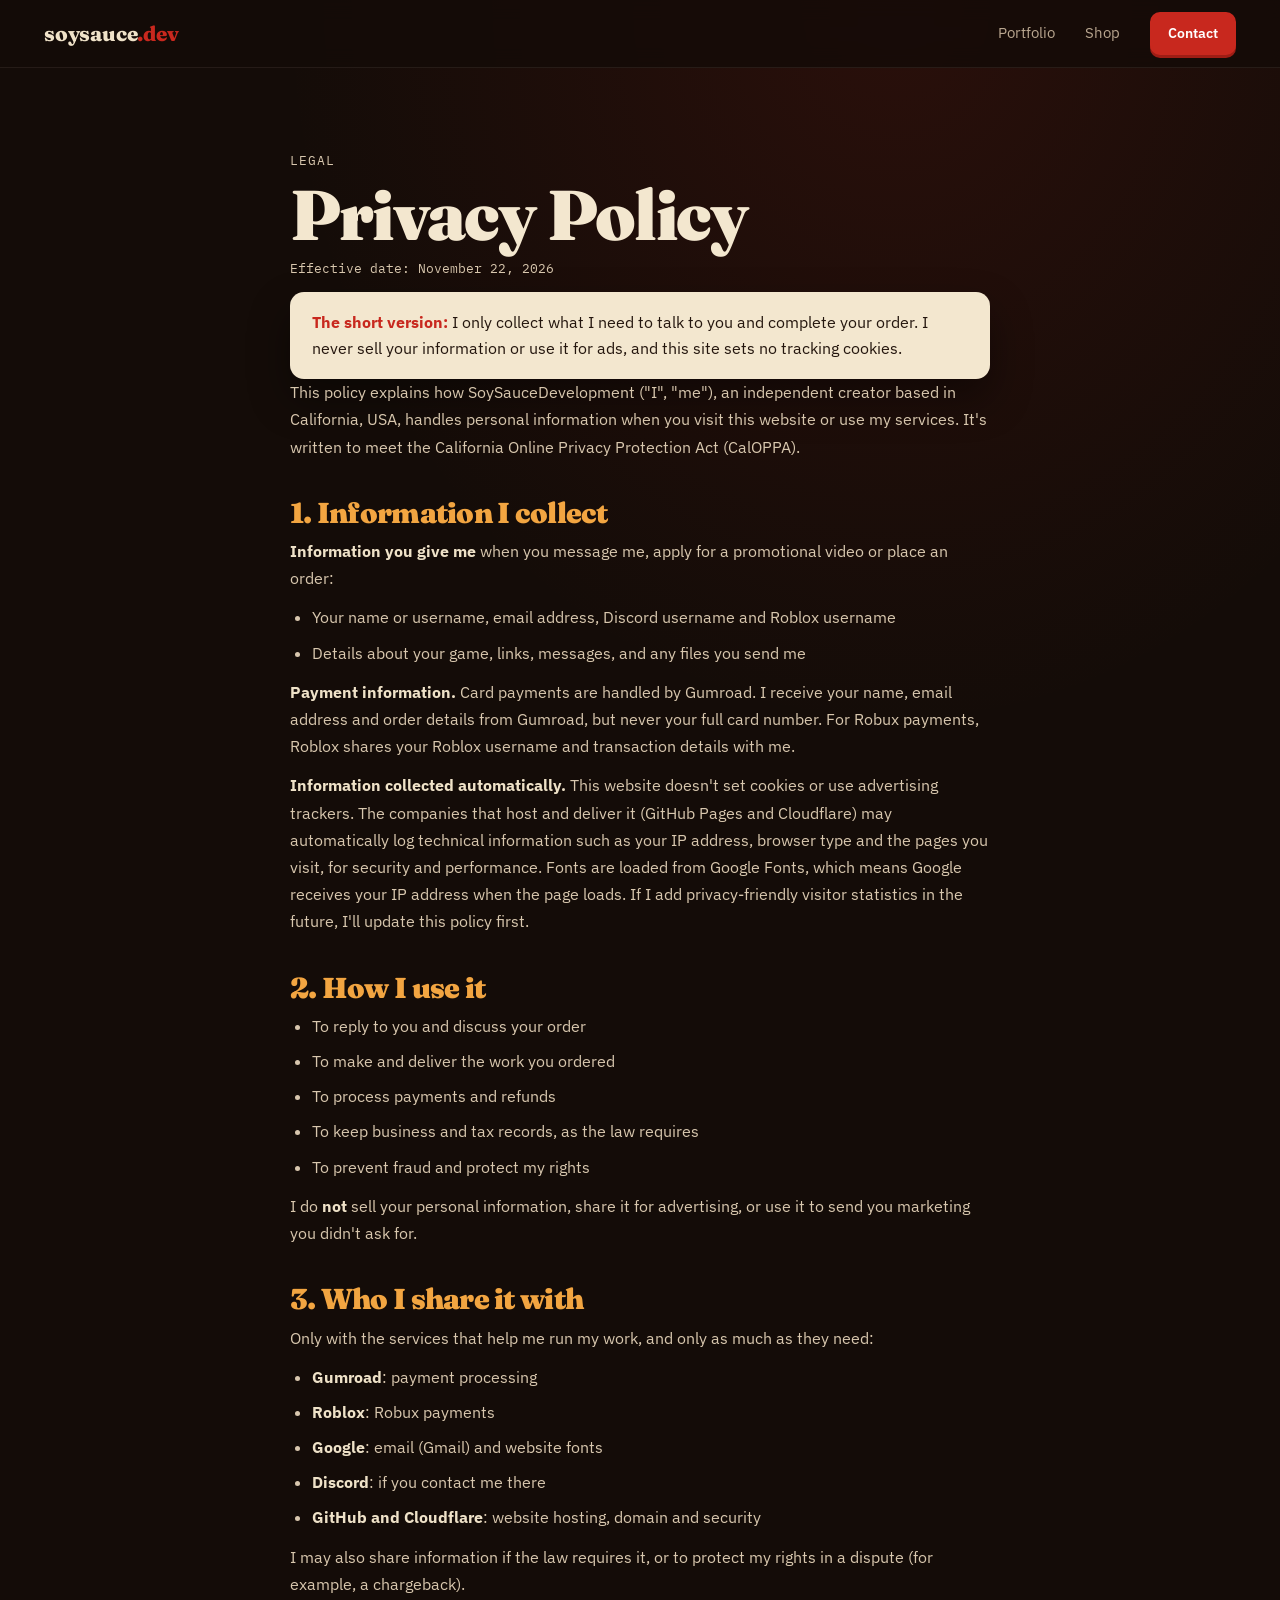
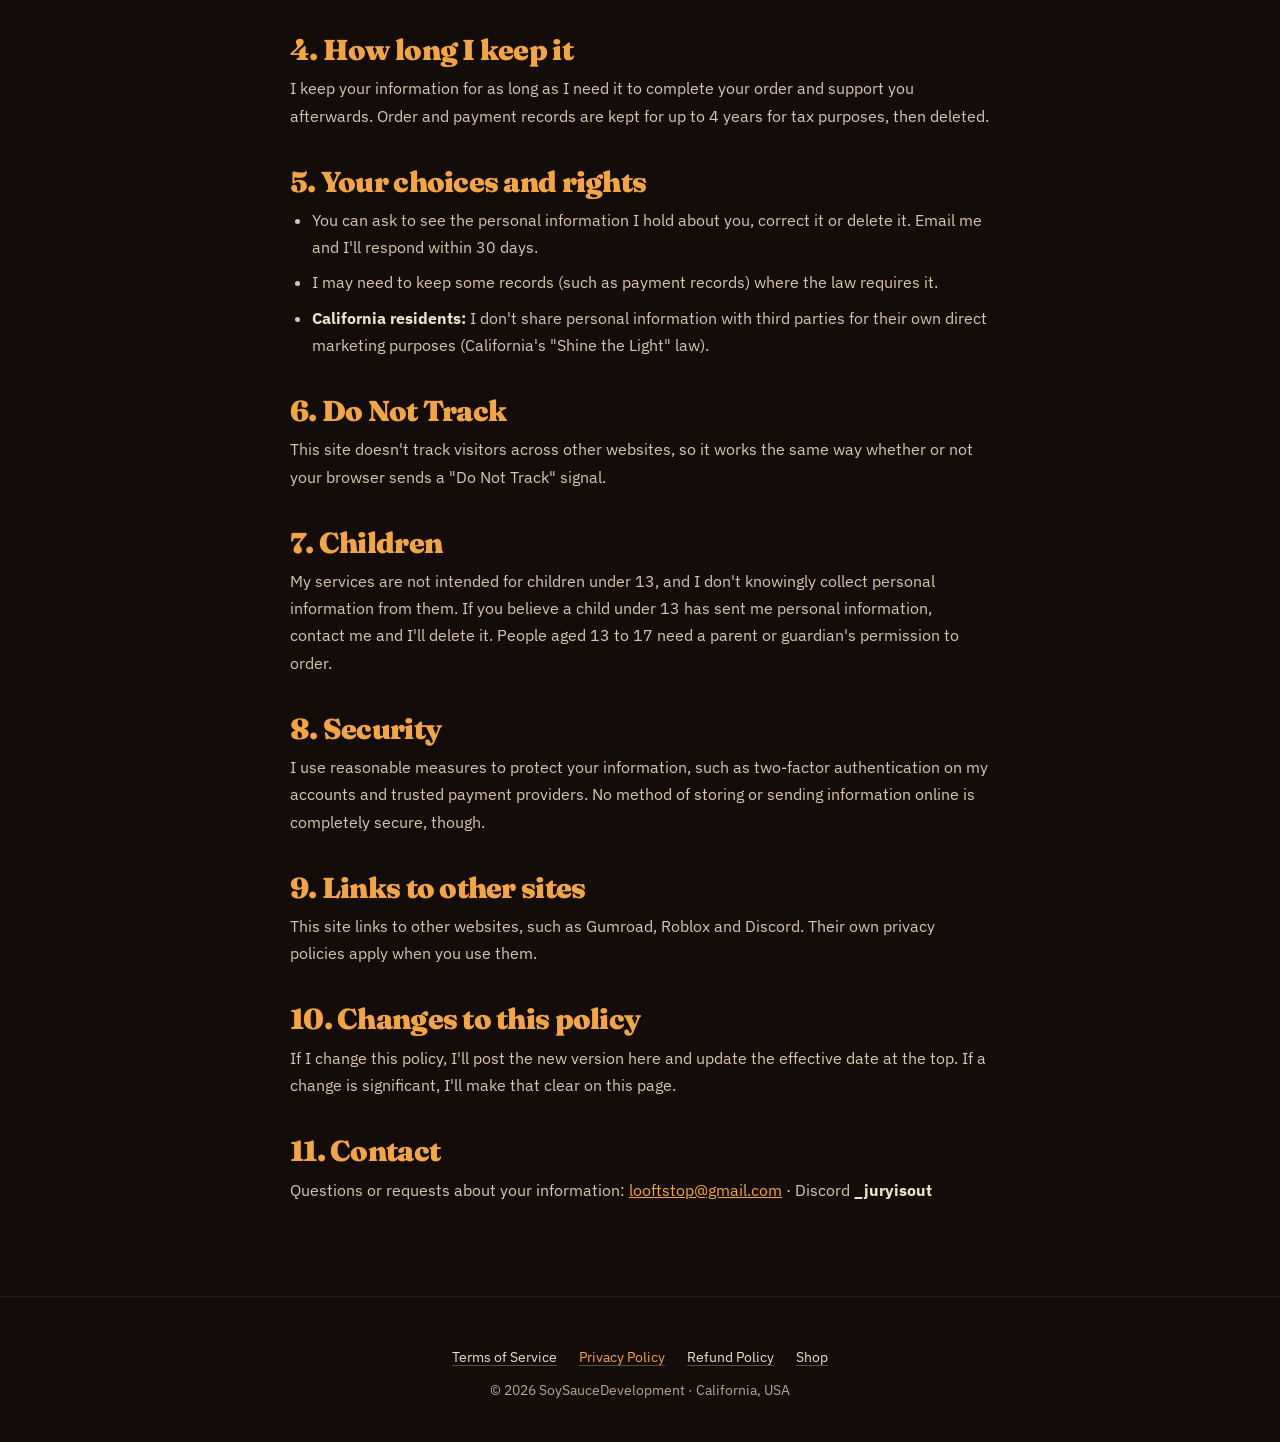
==== privacy.html @ 28dfdcae "Add shop page, terms, privacy and refund policies Co-Authored-By: Claude Opus 5.5 <noreply@anthropic" ====
<!doctype html>
<html lang="en">
<head>
  <meta charset="utf-8">
  <meta name="viewport" content="width=device-width, initial-scale=1">
  <title>Privacy Policy | SoySauceDevelopment</title>
  <meta name="description" content="How SoySauceDevelopment collects, uses and protects your information.">
  <meta name="theme-color" content="#140c08">
  <link rel="icon" href="data:image/svg+xml,<svg xmlns='http://www.w3.org/2000/svg' viewBox='0 0 100 100'><text y='.9em' font-size='90'>🍶</text></svg>">
  <link rel="preconnect" href="https://fonts.googleapis.com">
  <link rel="preconnect" href="https://fonts.gstatic.com" crossorigin>
  <link href="https://fonts.googleapis.com/css2?family=Fraunces:opsz,wght@9..144,800;9..144,900&family=IBM+Plex+Sans:wght@400;500;600&family=IBM+Plex+Mono:wght@500&display=swap" rel="stylesheet">
  <link rel="stylesheet" href="style.css">
</head>
<body class="subpage">
  <header class="nav solid">
    <a href="index.html" class="logo"><b>soysauce<span>.dev</span></b></a>
    <nav><a href="index.html">Portfolio</a><a href="shop.html">Shop</a><a href="shop.html#contact" class="btn small">Contact</a></nav>
  </header>

  <main class="doc">
    <p class="mono label">legal</p>
    <h1>Privacy Policy</h1>
    <p class="doc-date mono">Effective date: November 22, 2026</p>

    <div class="doc-summary">
      <b>The short version:</b> I only collect what I need to talk to you and complete your order. I never sell your information or use it for ads, and this site sets no tracking cookies.
    </div>

    <p>This policy explains how SoySauceDevelopment ("I", "me"), an independent creator based in California, USA, handles personal information when you visit this website or use my services. It's written to meet the California Online Privacy Protection Act (CalOPPA).</p>

    <h2>1. Information I collect</h2>
    <p><b>Information you give me</b> when you message me, apply for a promotional video or place an order:</p>
    <ul>
      <li>Your name or username, email address, Discord username and Roblox username</li>
      <li>Details about your game, links, messages, and any files you send me</li>
    </ul>
    <p><b>Payment information.</b> Card payments are handled by Gumroad. I receive your name, email address and order details from Gumroad, but never your full card number. For Robux payments, Roblox shares your Roblox username and transaction details with me.</p>
    <p><b>Information collected automatically.</b> This website doesn't set cookies or use advertising trackers. The companies that host and deliver it (GitHub Pages and Cloudflare) may automatically log technical information such as your IP address, browser type and the pages you visit, for security and performance. Fonts are loaded from Google Fonts, which means Google receives your IP address when the page loads. If I add privacy-friendly visitor statistics in the future, I'll update this policy first.</p>

    <h2>2. How I use it</h2>
    <ul>
      <li>To reply to you and discuss your order</li>
      <li>To make and deliver the work you ordered</li>
      <li>To process payments and refunds</li>
      <li>To keep business and tax records, as the law requires</li>
      <li>To prevent fraud and protect my rights</li>
    </ul>
    <p>I do <b>not</b> sell your personal information, share it for advertising, or use it to send you marketing you didn't ask for.</p>

    <h2>3. Who I share it with</h2>
    <p>Only with the services that help me run my work, and only as much as they need:</p>
    <ul>
      <li><b>Gumroad</b>: payment processing</li>
      <li><b>Roblox</b>: Robux payments</li>
      <li><b>Google</b>: email (Gmail) and website fonts</li>
      <li><b>Discord</b>: if you contact me there</li>
      <li><b>GitHub and Cloudflare</b>: website hosting, domain and security</li>
    </ul>
    <p>I may also share information if the law requires it, or to protect my rights in a dispute (for example, a chargeback).</p>

    <h2>4. How long I keep it</h2>
    <p>I keep your information for as long as I need it to complete your order and support you afterwards. Order and payment records are kept for up to 4 years for tax purposes, then deleted.</p>

    <h2>5. Your choices and rights</h2>
    <ul>
      <li>You can ask to see the personal information I hold about you, correct it or delete it. Email me and I'll respond within 30 days.</li>
      <li>I may need to keep some records (such as payment records) where the law requires it.</li>
      <li><b>California residents:</b> I don't share personal information with third parties for their own direct marketing purposes (California's "Shine the Light" law).</li>
    </ul>

    <h2>6. Do Not Track</h2>
    <p>This site doesn't track visitors across other websites, so it works the same way whether or not your browser sends a "Do Not Track" signal.</p>

    <h2>7. Children</h2>
    <p>My services are not intended for children under 13, and I don't knowingly collect personal information from them. If you believe a child under 13 has sent me personal information, contact me and I'll delete it. People aged 13 to 17 need a parent or guardian's permission to order.</p>

    <h2>8. Security</h2>
    <p>I use reasonable measures to protect your information, such as two-factor authentication on my accounts and trusted payment providers. No method of storing or sending information online is completely secure, though.</p>

    <h2>9. Links to other sites</h2>
    <p>This site links to other websites, such as Gumroad, Roblox and Discord. Their own privacy policies apply when you use them.</p>

    <h2>10. Changes to this policy</h2>
    <p>If I change this policy, I'll post the new version here and update the effective date at the top. If a change is significant, I'll make that clear on this page.</p>

    <h2>11. Contact</h2>
    <p>Questions or requests about your information: <a href="mailto:looftstop@gmail.com">looftstop@gmail.com</a> · Discord <b>_juryisout</b></p>
  </main>

  <footer class="sub-foot">
    <nav class="legal-links" aria-label="Legal">
      <a href="terms.html">Terms of Service</a><a href="privacy.html" aria-current="page">Privacy Policy</a><a href="refunds.html">Refund Policy</a><a href="shop.html">Shop</a>
    </nav>
    <p>© 2026 SoySauceDevelopment · California, USA</p>
  </footer>
</body>
</html>
---- style.css ----
:root{
  --night:#140c08; --night2:#1d120c; --soy:#2a1207; --soy-hi:#8a4a22;
  --cream:#efe2c8; --paper:#f3e7cf; --ink:#24160e; --muted:#b9a68f;
  --red:#c8281e; --red-dk:#9e1d15; --amber:#f2a541; --wood:#5e3c22; --wood-dk:#3d2614;
  --display:'Fraunces',Georgia,serif; --body:'IBM Plex Sans',system-ui,sans-serif;
  --hand:'Patrick Hand','Comic Sans MS',cursive; --mono:'IBM Plex Mono',ui-monospace,monospace;
}
*{box-sizing:border-box;margin:0;padding:0}
html{scroll-behavior:smooth}
body{position:relative;font-family:var(--body);background:var(--night);color:var(--cream);line-height:1.6;overflow-x:hidden}
a{color:inherit;text-decoration:none}
button{font:inherit}
.mono{font-family:var(--mono)}
.hand{font-family:var(--hand)}
.wrap{position:relative;z-index:2;max-width:1160px;margin:0 auto;padding:0 clamp(20px,5vw,40px)}
section{position:relative}

/* texture + vignette over everything */
.grain{position:fixed;inset:-50%;z-index:50;pointer-events:none;opacity:.07;
  background-image:url("data:image/svg+xml,%3Csvg xmlns='http://www.w3.org/2000/svg' width='160' height='160'%3E%3Cfilter id='n'%3E%3CfeTurbulence type='fractalNoise' baseFrequency='.9' numOctaves='3' stitchTiles='stitch'/%3E%3C/filter%3E%3Crect width='100%25' height='100%25' filter='url(%23n)'/%3E%3C/svg%3E");
  animation:grain 1s steps(4) infinite}
@keyframes grain{25%{transform:translate(-3%,2%)}50%{transform:translate(2%,-3%)}75%{transform:translate(-2%,-1%)}}
.vignette{position:fixed;inset:0;z-index:49;pointer-events:none;background:radial-gradient(ellipse at center,transparent 55%,rgba(0,0,0,.45))}

/* ---------- the pour ---------- */
#pour{position:absolute;left:0;top:0;z-index:1;pointer-events:none;overflow:visible}
#pour path.soy-line,#track{fill:none;stroke-linecap:round;stroke-linejoin:round}
#track{stroke:var(--cream);stroke-opacity:.16;stroke-width:2;stroke-dasharray:1 13}
#soyShadow{stroke:#000;stroke-opacity:.35;stroke-width:18;transform:translate(7px,10px)}
#soyEdge{stroke:#8a3f17;stroke-width:18}
#soy{stroke:#1f0b04;stroke-width:12}
#soyHi{stroke:#d9935a;stroke-width:2.6;stroke-opacity:.85;transform:translate(-3.5px,0)}
#soyHi2{stroke:#fff;stroke-width:1;stroke-opacity:.45;transform:translate(-4px,-1px)}
#glints ellipse{fill:#ffe3c2}
#drops circle{fill:url(#dropShade);stroke:#8a3f17;stroke-width:1.2}
#tip{opacity:0;transition:opacity .3s}
#tip .drop{fill:url(#dropShade);stroke:#8a3f17;stroke-width:2.5;filter:url(#tipGlow)}
#tip .shine{fill:#fff;opacity:.6}
#tip .shine2{fill:#fff;opacity:.4}

/* ---------- nav ---------- */
.nav{position:fixed;top:0;left:0;right:0;z-index:40;display:flex;justify-content:space-between;align-items:center;
  padding:12px clamp(16px,4vw,44px);transition:background .3s,border-color .3s;border-bottom:1px solid transparent}
.nav.solid{background:rgba(20,12,8,.82);backdrop-filter:blur(10px);border-color:rgba(239,226,200,.08)}
.logo{display:flex;align-items:center;gap:8px;font-family:var(--display);font-size:1.3rem;letter-spacing:-.01em}
.logo b{font-weight:800}
.logo svg{width:16px;height:27px}
.logo span{color:var(--red)}
.nav nav{display:flex;align-items:center;gap:clamp(14px,2.4vw,30px)}
.nav nav a:not(.btn){font-size:.92rem;color:var(--muted);transition:color .2s}
.nav nav a:not(.btn):hover{color:var(--cream)}

/* ---------- buttons: flat, no gradients ---------- */
.btn{display:inline-block;font-weight:600;font-size:1rem;padding:13px 26px;border-radius:10px;cursor:pointer;
  background:var(--cream);color:var(--ink);border:2px solid var(--cream);box-shadow:0 4px 0 #b9a68f;
  transition:transform .12s,box-shadow .12s,background .2s,border-color .2s}
.btn:hover{transform:translateY(-2px);box-shadow:0 6px 0 #b9a68f}
.btn:active{transform:translateY(3px);box-shadow:0 1px 0 #b9a68f}
.btn.red{background:var(--red);border-color:var(--red);color:#fff;box-shadow:0 4px 0 var(--red-dk)}
.btn.red:hover{box-shadow:0 6px 0 var(--red-dk)}
.btn.red:active{box-shadow:0 1px 0 var(--red-dk)}
.btn.ghost{background:transparent;color:var(--cream);border-color:rgba(239,226,200,.35);box-shadow:0 4px 0 rgba(0,0,0,.35)}
.btn.ghost:hover{border-color:var(--cream)}
.btn.small{padding:8px 16px;font-size:.88rem;background:var(--red);border-color:var(--red);color:#fff;box-shadow:0 3px 0 var(--red-dk)}
.btn.small:hover{box-shadow:0 5px 0 var(--red-dk)}
.cta{display:flex;flex-wrap:wrap;gap:14px;margin-top:30px}
.cta.center{justify-content:center}

/* ---------- headings ---------- */
h1,h2,h3{font-family:var(--display);font-weight:900;letter-spacing:-.025em;line-height:.95}
.sec-head{position:relative;margin-bottom:56px;max-width:700px}
.sec-head.center{margin-left:auto;margin-right:auto;text-align:center}
.label{color:var(--amber);font-size:.82rem;letter-spacing:.08em;text-transform:uppercase;margin-bottom:14px}
h2{font-size:clamp(2.8rem,7vw,5.6rem);text-shadow:0 5px 0 rgba(0,0,0,.3)}
.lead{color:var(--muted);font-size:1.12rem;max-width:580px;margin-top:18px}
.kanji{position:absolute;z-index:0;top:40px;right:3vw;font-family:serif;font-weight:900;font-size:clamp(7rem,18vw,15rem);line-height:1;
  writing-mode:vertical-rl;color:transparent;-webkit-text-stroke:1.5px rgba(239,226,200,.07);pointer-events:none;user-select:none}

/* ---------- hero ---------- */
.hero{min-height:100vh;min-height:100svh;padding:130px 0 240px;display:flex;align-items:center;overflow:hidden}
.layer{position:absolute;left:0;width:100%;z-index:0;pointer-events:none;will-change:transform}
.sky{inset:0;height:100%;background:
  radial-gradient(ellipse 60% 50% at 75% 35%,rgba(242,165,65,.14),transparent 70%),
  linear-gradient(#0d0704 0%,#1c110b 60%,#2c1b11 100%)}
.sun{width:min(40vw,430px);aspect-ratio:1;left:auto;right:10%;top:12%;border-radius:50%;
  border:clamp(16px,2.4vw,26px) solid var(--red);box-shadow:0 0 90px rgba(200,40,30,.45),inset 0 0 50px rgba(200,40,30,.35);opacity:.9}
.sun i{position:absolute;inset:14%;border-radius:50%;border:2px dashed rgba(200,40,30,.35);animation:spin 60s linear infinite}
@keyframes spin{to{transform:rotate(360deg)}}
.clouds{inset:0;height:100%}
.clouds span{position:absolute;left:var(--x);top:var(--y);width:calc(220px * var(--s));height:calc(26px * var(--s));border-radius:20px;
  background:rgba(239,226,200,.05);box-shadow:40px -14px 0 -4px rgba(239,226,200,.04),-30px 10px 0 -6px rgba(239,226,200,.035)}
.fuji{bottom:60px;height:min(44vw,400px)}
.mist{bottom:40px;height:180px;background:linear-gradient(transparent,rgba(44,27,17,.85) 70%);}
.town{bottom:0;height:min(30vw,260px);display:block}
.town.far{bottom:40px}
.town .roof{fill:#1f130c}
.town.near .roof{fill:#110905}
.town .win{fill:var(--amber);animation:flick 4s infinite}
.town .nore{fill:var(--red);opacity:.8}
@keyframes flick{0%,100%{opacity:.9}47%{opacity:.9}50%{opacity:.35}53%{opacity:.9}}

.lanterns{position:absolute;top:0;left:0;width:100%;height:0;z-index:3;pointer-events:none}
.lantern{position:absolute;top:0;left:var(--x);width:44px;height:58px;transform-origin:50% calc(-1 * var(--len));
  margin-top:var(--len);animation:sway 4.5s ease-in-out infinite;animation-delay:var(--d);
  border-radius:46%;background:
   repeating-linear-gradient(transparent 0 7px,rgba(0,0,0,.2) 7px 9px),
   radial-gradient(circle at 50% 45%,#ffb070,#ff7a3a 30%,#c8281e 62%,#7e1510);
  box-shadow:0 0 60px 12px rgba(255,110,50,.32)}
.lantern::before{content:"";position:absolute;left:50%;bottom:100%;width:2px;height:var(--len);background:rgba(239,226,200,.3);transform:translateX(-50%)}
.lantern::after{content:"";position:absolute;inset:-3px 10px;border-top:6px solid #1a0f09;border-bottom:6px solid #1a0f09;border-radius:3px}
.lantern.sm{width:30px;height:40px}
@keyframes sway{0%,100%{transform:rotate(-4deg)}50%{transform:rotate(4deg)}}

.embers{position:absolute;inset:0;z-index:2;pointer-events:none}
.embers i{position:absolute;width:3px;height:3px;border-radius:50%;background:var(--amber);box-shadow:0 0 8px 2px rgba(242,165,65,.6);
  animation:rise var(--t) linear infinite;animation-delay:var(--dl);opacity:0}
@keyframes rise{0%{transform:translate(0,0);opacity:0}15%{opacity:.9}100%{transform:translate(var(--dx),-60vh);opacity:0}}
.vert{position:absolute;z-index:2;left:clamp(10px,2vw,30px);top:50%;transform:translateY(-50%);writing-mode:vertical-rl;
  font-family:serif;font-weight:700;letter-spacing:.45em;color:rgba(239,226,200,.22);font-size:.9rem}

.hero-copy{position:relative;z-index:5;width:100%;max-width:1160px;margin:0 auto;padding:0 clamp(20px,5vw,40px)}
.eyebrow{display:flex;align-items:center;gap:10px;font-size:1.2rem;color:var(--amber);margin-bottom:20px}
.eyebrow i{flex:none;width:9px;height:9px;border-radius:50%;background:#5bd16a;box-shadow:0 0 10px #5bd16a;animation:pulse 2s infinite}
@keyframes pulse{50%{opacity:.3}}
h1{display:flex;flex-direction:column;align-items:flex-start;line-height:.88}
h1 .l1,h1 .l3{font-size:clamp(1.7rem,4.6vw,4.1rem);color:var(--paper);text-shadow:0 4px 0 rgba(0,0,0,.35)}
h1 .l2{font-size:clamp(2rem,9.2vw,9.2rem);letter-spacing:-.035em;margin:.06em 0 .02em;padding:0 .04em .08em 0;
  color:transparent;background-color:var(--paper);background-repeat:no-repeat;background-position:0 0;background-size:100% 100%;
  -webkit-background-clip:text;background-clip:text;filter:drop-shadow(0 6px 0 rgba(0,0,0,.4))}
h1 .l2.pour-in{animation:coat 1.8s cubic-bezier(.3,.7,.2,1) both .3s}
@keyframes coat{from{background-size:100% 0%}to{background-size:100% 100%}}
h1 .l3 .dot{color:var(--red)}
.hero .lead{font-size:1.18rem;color:#d8c7ae;text-shadow:0 2px 12px rgba(0,0,0,.8);max-width:540px}
.chips{list-style:none;display:flex;flex-wrap:wrap;gap:8px;margin-top:34px}
.chips li{font-size:.75rem;padding:6px 12px;border:1px solid rgba(239,226,200,.18);border-radius:999px;color:var(--muted);background:rgba(20,12,8,.5);backdrop-filter:blur(4px)}

.bottle-wrap{position:absolute;z-index:6;right:clamp(4%,9vw,12%);top:clamp(70px,13vh,140px);width:clamp(90px,11vw,150px)}
.bottle-shadow{position:absolute;left:10%;right:10%;bottom:-40px;height:24px;border-radius:50%;background:rgba(0,0,0,.35);filter:blur(10px);transition:opacity .4s}
.bottle-wrap:not(.idle) .bottle-shadow{opacity:0}
#bottle{display:block;width:100%;overflow:visible;transform-origin:50% 64%;transform:rotate(var(--tilt,-14deg));filter:drop-shadow(0 18px 24px rgba(0,0,0,.5))}
.bottle-wrap.idle #bottle{animation:wobble 3s ease-in-out infinite}
@keyframes wobble{0%,100%{transform:rotate(-14deg) translateY(0)}50%{transform:rotate(-8deg) translateY(-8px)}}
#bubbles circle{animation:bub 3s ease-in infinite}
#bubbles circle:nth-child(2){animation-delay:-1s}#bubbles circle:nth-child(3){animation-delay:-2s}#bubbles circle:nth-child(4){animation-delay:-.5s}
@keyframes bub{from{transform:translateY(0);opacity:0}30%{opacity:1}to{transform:translateY(-60px);opacity:0}}
.pour-pt{position:absolute;width:0;height:0;pointer-events:none}

/* ---------- ribbons ---------- */
.ribbons{position:relative;z-index:3;height:150px;margin-top:-40px;overflow:hidden}
.ribbon{position:absolute;left:-5%;width:110%;overflow:hidden;white-space:nowrap;box-shadow:0 14px 30px rgba(0,0,0,.45)}
.ribbon .track{display:inline-flex;animation:marq 38s linear infinite}
.ribbon span{padding-right:0}
.ribbon.front{top:40px;transform:rotate(-2.2deg);background:var(--red);color:var(--paper);font:900 clamp(1.3rem,2.6vw,2rem)/1 var(--display);padding:16px 0;letter-spacing:.02em;border-block:3px solid #7e1510}
.ribbon.back{top:52px;transform:rotate(1.8deg);background:#24140b;color:rgba(239,226,200,.4);font:700 1.1rem/1 serif;padding:14px 0;letter-spacing:.3em}
.ribbon.back .track{animation-direction:reverse;animation-duration:60s}
@keyframes marq{to{transform:translateX(-50%)}}

/* ---------- drip band ---------- */
.drip-band{position:absolute;top:0;left:0;width:100%;height:140px;z-index:1;pointer-events:none;overflow:visible}
.drip-band .drip{transform-origin:top;transform-box:fill-box;animation:drip var(--t,6s) ease-in-out infinite;animation-delay:var(--dl,0s)}
@keyframes drip{0%,100%{transform:scaleY(1)}50%{transform:scaleY(1.18)}}

/* ---------- decor: soybeans + splats with depth ---------- */
.decor{position:absolute;inset:0;z-index:0;pointer-events:none;overflow:hidden}
.bean{position:absolute;width:calc(34px * var(--s));height:calc(24px * var(--s));border-radius:50%;
  background:radial-gradient(ellipse at 35% 30%,#f2dfae,#d6b779 55%,#9c7a40);
  box-shadow:inset -3px -4px 6px rgba(0,0,0,.25),0 10px 18px rgba(0,0,0,.4);rotate:var(--r)}
.bean::after{content:"";position:absolute;left:30%;right:30%;top:44%;height:12%;border-radius:4px;background:#7a5a2a;opacity:.7}
.bean.far{filter:blur(2px);opacity:.5}
.bean.near{filter:blur(4px);opacity:.75}
.splat{position:absolute;width:calc(130px * var(--s));height:calc(130px * var(--s))}
.splat svg{width:100%;height:100%;overflow:visible}

/* ---------- work / case studies ---------- */
.work{padding:180px 0 140px}
.case{position:relative;margin-bottom:150px}
.case:last-child{margin-bottom:40px}
.frame{position:relative;border-radius:16px;padding:12px;background:var(--wood-dk);
  background-image:repeating-linear-gradient(90deg,rgba(0,0,0,.18) 0 2px,transparent 2px 13px),repeating-linear-gradient(0deg,rgba(255,255,255,.03) 0 1px,transparent 1px 7px);
  box-shadow:0 40px 80px rgba(0,0,0,.6),0 0 0 1px rgba(255,255,255,.05),inset 0 2px 0 rgba(255,255,255,.08);
  transform:perspective(1400px) rotateX(var(--rx,0deg)) rotateY(var(--ry,0deg));transition:transform .4s ease-out}
.frame-bar{display:flex;align-items:center;gap:7px;padding:2px 6px 10px;color:var(--muted);font-size:.75rem}
.frame-bar i{width:10px;height:10px;border-radius:50%;background:#1a0f09;box-shadow:inset 0 1px 1px rgba(255,255,255,.15)}
.frame-bar i:first-child{background:var(--red)}
.frame-bar span{margin-left:8px;flex:1;white-space:nowrap;overflow:hidden;text-overflow:ellipsis}
.expand{background:none;border:1px solid rgba(239,226,200,.2);color:var(--cream);border-radius:6px;width:28px;height:24px;cursor:pointer;transition:.2s}
.expand:hover{border-color:var(--amber);color:var(--amber)}
.screen{position:relative;border-radius:8px;overflow:hidden;aspect-ratio:3440/1440;background:#0b0603;box-shadow:inset 0 0 0 2px rgba(0,0,0,.6)}
.screen video{display:block;width:100%;height:100%;object-fit:cover;cursor:zoom-in}
.screen::after{content:"";position:absolute;inset:0;pointer-events:none;background:linear-gradient(115deg,rgba(255,255,255,.07),transparent 30%);}
.live{position:absolute;top:10px;right:12px;font-size:.68rem;color:#5bd16a;background:rgba(0,0,0,.55);padding:3px 8px;border-radius:4px;opacity:0;transition:opacity .3s}
.frame.playing .live{opacity:1}
.tape{position:absolute;top:-12px;width:110px;height:30px;background:rgba(239,226,200,.82);z-index:3;
  clip-path:polygon(3% 0,97% 4%,100% 50%,96% 100%,2% 96%,0 50%);box-shadow:0 2px 6px rgba(0,0,0,.2)}
.tape.t-l{left:6%;transform:rotate(-4deg)}
.tape.t-r{right:6%;transform:rotate(5deg);background:rgba(200,40,30,.75)}
.callout{position:absolute;z-index:4;left:var(--x);top:var(--y);transform:translate(-50%,-50%) rotate(var(--r));
  background:var(--paper);color:var(--ink);font-size:1.15rem;line-height:1.15;padding:10px 14px;border-radius:3px;white-space:nowrap;
  box-shadow:0 12px 24px rgba(0,0,0,.45)}
.callout::before{content:"";position:absolute;top:-7px;left:50%;width:14px;height:14px;border-radius:50%;background:var(--red);transform:translateX(-50%);box-shadow:inset -2px -2px 0 rgba(0,0,0,.25),0 2px 3px rgba(0,0,0,.3)}
.case-info{display:grid;grid-template-columns:1.1fr 1fr;gap:clamp(30px,5vw,70px);margin-top:46px}
.case-title h3{font-size:clamp(2.2rem,4.6vw,3.6rem);margin:4px 0 14px}
.case-title p{color:var(--muted);font-size:1.05rem}
.why{margin-top:16px;padding:12px 16px;border-left:4px solid var(--red);background:rgba(200,40,30,.08);color:var(--cream)!important;font-size:1rem!important}
.why b{color:var(--amber)}
.built{list-style:none;display:grid;gap:12px;align-content:start;padding-top:28px}
.built li{position:relative;padding-left:30px;color:#d8c7ae}
.built li::before{content:"";position:absolute;left:0;top:.45em;width:14px;height:17px;border-radius:50% 50% 50% 50%/60% 60% 40% 40%;
  background:radial-gradient(circle at 35% 30%,#6b2f12,#2a1207 60%);border:1.5px solid #8a3f17}
.built b{color:var(--cream)}
.case .tags{list-style:none;display:flex;flex-wrap:wrap;gap:8px;margin-top:26px}
.case .tags li{font:500 .75rem var(--mono);padding:5px 10px;background:var(--paper);color:var(--ink);border-radius:3px;transform:rotate(-1deg)}
.case .tags li:nth-child(2n){transform:rotate(1.5deg)}
.case.flip .case-info{grid-template-columns:1fr 1.1fr}
.case.flip .case-title{order:2}

/* ---------- secret sauce ---------- */
.sauce{padding:120px 0}
.dishes{display:grid;grid-template-columns:repeat(auto-fit,minmax(min(100%,280px),1fr));gap:26px}
.tile{position:relative;padding:30px 28px 32px;border-radius:18px;background:var(--paper);color:var(--ink);
  background-image:radial-gradient(circle at 100% 0,rgba(200,40,30,.08),transparent 40%);
  box-shadow:0 30px 50px rgba(0,0,0,.5),inset 0 -6px 0 rgba(0,0,0,.08);transition:transform .3s cubic-bezier(.3,1.6,.5,1)}
.tile:nth-child(2){transform:translateY(30px)}
.tile:hover{transform:translateY(-8px) rotate(-1deg)}
.tile:nth-child(2):hover{transform:translateY(22px) rotate(1deg)}
.tile h3{font-size:2rem;margin:20px 0 10px}
.tile p{color:#5a4535}
.saucer{position:relative;width:96px;height:56px;border-radius:50%;background:#fbf5e8;box-shadow:0 8px 0 #d9c7a5,0 14px 20px rgba(0,0,0,.2);display:grid;place-items:center}
.saucer::before{content:"";position:absolute;inset:10px 14px;border-radius:50%;background:radial-gradient(ellipse at 40% 35%,#6b2f12,#2a1207 60%,#160801);box-shadow:inset 0 2px 4px rgba(0,0,0,.5)}
.saucer::after{content:"";position:absolute;left:30px;top:16px;width:16px;height:4px;border-radius:50%;background:rgba(255,255,255,.35)}
.saucer span{position:relative;z-index:1;font:900 1.4rem var(--display);color:var(--amber)}

/* ---------- skills: nutrition label ---------- */
.skills{padding:120px 0}
.skill-grid{display:grid;grid-template-columns:minmax(0,420px) minmax(0,1fr);gap:clamp(40px,8vw,120px);align-items:start}
.facts{position:relative;background:#fffaf0;color:#000;border:3px solid #000;padding:12px 14px 14px;font-family:var(--body);transform:rotate(-1deg);
  box-shadow:12px 14px 0 rgba(0,0,0,.4)}
.facts::after{content:"";position:absolute;right:-26px;bottom:40px;width:90px;height:90px;border-radius:50%;
  border:5px solid rgba(90,40,14,.45);border-left-color:transparent;transform:rotate(30deg);pointer-events:none}
.facts h3{font-family:var(--body);font-weight:900;font-size:2.6rem;letter-spacing:-.04em;line-height:1}
.serv{font-size:1rem;padding:4px 0}
.rule{background:#000}
.rule.thick{height:10px;margin:4px 0}
.rule.mid{height:5px;margin:2px 0}
.cal{display:flex;justify-content:space-between;align-items:baseline;font-weight:900;font-size:1.6rem}
.cal span{font-size:1.2rem}
.dv{text-align:right;font-weight:700;font-size:.85rem;border-bottom:1px solid #000;padding:2px 0}
.nrow{position:relative;display:flex;justify-content:space-between;align-items:baseline;gap:8px;border-bottom:1px solid #000;padding:6px 0 10px;font-size:.95rem}
.nrow i{position:absolute;left:0;bottom:3px;height:3px;width:0;background:var(--red);transition:width 1.4s cubic-bezier(.2,.8,.2,1)}
.facts.in .nrow i{width:var(--w)}
.foot{font-size:.75rem;padding-top:6px;line-height:1.35}
.ing{font-family:var(--body);font-weight:500;font-size:clamp(1.1rem,2vw,1.45rem);line-height:1.5;color:var(--cream);letter-spacing:.02em}
.ing b{font-weight:600;color:var(--amber)}
.tickets{list-style:none;display:flex;flex-wrap:wrap;gap:12px;margin-top:32px}
.tickets li{position:relative;background:var(--paper);color:var(--ink);font:600 .9rem var(--body);padding:10px 18px 10px 26px;border-radius:4px;
  clip-path:polygon(10px 0,100% 0,100% 100%,10px 100%,0 50%);transition:transform .2s cubic-bezier(.3,1.6,.5,1)}
.tickets li::before{content:"";position:absolute;left:12px;top:50%;width:6px;height:6px;border-radius:50%;background:var(--night);transform:translateY(-50%)}
.tickets li:nth-child(odd){transform:rotate(-2deg)}
.tickets li:nth-child(even){transform:rotate(1.5deg)}
.tickets li:hover{transform:rotate(0) translateY(-4px) scale(1.05)}
.aside{margin-top:28px;font-size:1.3rem;color:var(--amber);transform:rotate(-2deg)}

/* ---------- process: signposts ---------- */
.timeline{padding:120px 0}
.posts{position:relative;max-width:860px;margin:0 auto;display:grid;gap:40px;padding:20px 0 40px}
.posts::before{content:"";position:absolute;left:50%;top:0;bottom:0;width:14px;transform:translateX(-50%);border-radius:4px;
  background:var(--wood-dk);background-image:repeating-linear-gradient(transparent 0 30px,rgba(0,0,0,.25) 30px 32px);box-shadow:0 10px 30px rgba(0,0,0,.5)}
.post{position:relative;width:calc(50% + 10px);padding:18px 26px;background:var(--wood);color:var(--paper);
  background-image:repeating-linear-gradient(178deg,rgba(0,0,0,.1) 0 2px,transparent 2px 10px);box-shadow:0 14px 28px rgba(0,0,0,.45)}
.post b{display:block;font-family:var(--display);font-weight:900;font-size:1.9rem;line-height:1;color:var(--amber);margin-bottom:4px}
.post span{font-family:var(--hand);font-size:1.22rem;line-height:1.25;display:block}
.post.l{margin-right:auto;padding-left:46px;clip-path:polygon(28px 0,100% 0,100% 100%,28px 100%,0 50%);transform-origin:100% 50%}
.post.r{margin-left:auto;padding-right:46px;text-align:right;clip-path:polygon(0 0,calc(100% - 28px) 0,100% 50%,calc(100% - 28px) 100%,0 100%);transform-origin:0 50%}
.post.l.reveal{transform:rotate(-8deg);opacity:0}
.post.r.reveal{transform:rotate(8deg);opacity:0}
.post.reveal.in{transform:rotate(0);opacity:1;transition:transform .9s cubic-bezier(.3,1.6,.5,1),opacity .4s}

/* ---------- contact ---------- */
.contact{padding:130px 0 80px;text-align:center}
.contact .label,.contact .lead{margin-left:auto;margin-right:auto}
.huge{font-size:clamp(3.2rem,10.5vw,8.8rem);line-height:.86;color:var(--paper)}
.table{position:relative;display:flex;justify-content:center;align-items:flex-end;gap:clamp(18px,5vw,60px);margin:60px auto 30px;padding:0 0 26px;max-width:640px}
.table::after{content:"";position:absolute;left:-10%;right:-10%;bottom:0;height:26px;border-radius:6px;background:var(--wood);
  background-image:repeating-linear-gradient(90deg,rgba(0,0,0,.12) 0 2px,transparent 2px 22px);box-shadow:0 18px 30px rgba(0,0,0,.5),inset 0 3px 0 rgba(255,255,255,.08)}
.dish{position:relative;width:clamp(170px,26vw,230px);z-index:0}
.dish svg{display:block;width:100%;filter:drop-shadow(0 10px 10px rgba(0,0,0,.4))}
.ripple{opacity:0;transform-box:fill-box;transform-origin:center}
.dish.pouring .ripple{animation:ripple 1.4s ease-out infinite}
.dish.pouring .r2{animation-delay:-.7s}
@keyframes ripple{from{transform:scale(.4);opacity:.9}to{transform:scale(3.2);opacity:0}}
.pour-pt.end{left:66%;top:44%}
.bowl{position:relative;width:clamp(90px,14vw,130px);height:clamp(70px,10vw,96px)}
.cup{position:absolute;inset:auto 0 0;height:72%;border-radius:0 0 60px 60px/0 0 70px 70px;background:#2c3d55;
  background-image:radial-gradient(circle at 50% 100%,transparent 28%,rgba(255,255,255,.08) 29% 35%,transparent 36% 50%,rgba(255,255,255,.08) 51% 57%,transparent 58%);background-size:26px 13px;box-shadow:inset 0 -8px 0 rgba(0,0,0,.25)}
.rice{position:absolute;left:6%;right:6%;top:6%;height:40%;border-radius:50% 50% 10px 10px;background:#fbf6ea;
  background-image:radial-gradient(circle,rgba(0,0,0,.08) 1.2px,transparent 1.6px);background-size:7px 6px}
.steam{position:absolute;bottom:90%;width:10px;height:60px;border-radius:50%;border-left:3px solid rgba(239,226,200,.35);filter:blur(1.5px);animation:steam 3.2s ease-in-out infinite;opacity:0}
.s1{left:25%}.s2{left:45%;animation-delay:-1.1s}.s3{left:65%;animation-delay:-2.2s}
@keyframes steam{0%{transform:translateY(10px) scaleY(.6);opacity:0}40%{opacity:1}100%{transform:translateY(-40px) scaleY(1.2) skewX(14deg);opacity:0}}
.sticks{position:relative;width:clamp(90px,14vw,130px);height:40px}
.sticks span{position:absolute;left:0;right:0;height:6px;border-radius:3px;background:var(--red);transform-origin:left}
.sticks span:first-child{bottom:14px;transform:rotate(-4deg)}
.sticks span:nth-child(2){bottom:8px;transform:rotate(-1deg);background:#a81f17}
.sticks i{position:absolute;right:10%;bottom:0;width:22px;height:12px;border-radius:6px 6px 2px 2px;background:var(--paper)}

/* ---------- footer ---------- */
footer{position:relative;padding:160px 20px 40px;text-align:center;color:var(--muted);font-size:.9rem;overflow:hidden}
footer .town{position:absolute;left:0;bottom:0;width:100%;height:200px;z-index:0;opacity:.8}
footer p{position:relative;z-index:1}

/* ---------- video viewer ---------- */
#viewer{margin:auto;border:0;background:transparent;max-width:min(96vw,1600px);width:100%;overflow:visible}
#viewer::backdrop{background:rgba(10,5,2,.88);backdrop-filter:blur(6px)}
#viewer video{display:block;width:100%;border-radius:10px;box-shadow:0 30px 80px rgba(0,0,0,.7);border:8px solid var(--wood-dk)}
#viewer .close{position:absolute;top:-48px;right:0;width:38px;height:38px;border-radius:50%;border:2px solid var(--cream);background:transparent;color:var(--cream);cursor:pointer;font-size:1rem}

/* ---------- reveal ---------- */
.reveal{opacity:0;transform:translateY(40px);transition:opacity .9s,transform .9s cubic-bezier(.2,.8,.2,1)}
.reveal.in{opacity:1;transform:none}
.frame.reveal{transform:translateY(60px) scale(.96)}
.frame.reveal.in{transform:perspective(1400px) rotateX(var(--rx,0deg)) rotateY(var(--ry,0deg))}
.callout.reveal{opacity:0;transform:translate(-50%,-50%) rotate(calc(var(--r) * 3)) scale(.6)}
.callout.reveal.in{opacity:1;transform:translate(-50%,-50%) rotate(var(--r));transition:transform .7s cubic-bezier(.3,1.6,.5,1) .5s,opacity .3s .5s}
.facts.reveal.in{transform:rotate(-1deg)}
.tile.reveal.in:nth-child(2){transform:translateY(30px)}

/* ---------- responsive ---------- */
@media (max-width:980px){
  .callout{display:none}
}
@media (max-width:860px){
  .skill-grid,.case-info,.case.flip .case-info{grid-template-columns:1fr}
  .case.flip .case-title{order:0}
  .built{padding-top:0}
  .nav nav a:not(.btn){display:none}
  .tile:nth-child(2),.tile.reveal.in:nth-child(2){transform:none}
}
@media (max-width:640px){
  .wrap,.hero-copy{padding-left:40px;padding-right:18px}
  .pour-pt:not(.end){left:16px!important}
  .vert,.hero .lanterns{display:none}
  .sun{right:-14%;top:12%;width:70vw}
  .bottle-wrap{right:6%;top:78px;width:74px}
  .hero{padding-top:190px}
  .posts::before{left:0;transform:none}
  .post,.post.l,.post.r{width:100%;margin:0;padding:14px 18px 14px 40px;text-align:left;clip-path:polygon(24px 0,100% 0,100% 100%,24px 100%,0 50%)}
  .kanji{display:none}
  .frame{padding:8px}
  .frame-bar span{font-size:.65rem}
  .ribbons{height:120px}
  .work{padding-top:140px}
}
@media (prefers-reduced-motion:reduce){
  *,*::before,*::after{animation:none!important;transition:none!important}
  html{scroll-behavior:auto}
  .reveal,.post.reveal,.callout.reveal{opacity:1}
  .reveal,.post.reveal{transform:none}
  .facts .nrow i{width:var(--w)}
}

/* ---------- maps ---------- */
.maps{padding:140px 0 120px}
.styles{list-style:none;display:flex;flex-wrap:wrap;gap:8px;margin-top:24px}
.styles li{font-size:.75rem;padding:6px 12px;border-radius:999px;border:1px solid rgba(242,165,65,.35);color:var(--amber)}
.bento{display:grid;grid-template-columns:repeat(3,1fr);grid-auto-rows:clamp(200px,22vw,290px);gap:20px}
.map{position:relative;margin:0;border-radius:14px;overflow:hidden;padding:8px;
  background-color:var(--wood-dk);background-image:repeating-linear-gradient(90deg,rgba(0,0,0,.18) 0 2px,transparent 2px 13px);
  box-shadow:0 30px 60px rgba(0,0,0,.55),inset 0 2px 0 rgba(255,255,255,.08)}
.map.big{grid-column:span 2;grid-row:span 2}
.bento .map:nth-child(5){grid-column:span 2}
.shots{position:relative;width:100%;height:100%;border-radius:8px;overflow:hidden;cursor:zoom-in;background:#0b0603}
.shots img{position:absolute;inset:0;width:100%;height:100%;object-fit:cover;opacity:0;transform:scale(1.06);
  transition:opacity .7s ease,transform 1.2s cubic-bezier(.2,.8,.2,1)}
.shots img.on{opacity:1;transform:scale(1)}
.map:hover .shots img.on{transform:scale(1.05)}
.shots::after{content:"";position:absolute;inset:0;pointer-events:none;background:linear-gradient(transparent 50%,rgba(10,5,2,.85))}
.map figcaption{position:absolute;left:24px;bottom:20px;z-index:2;pointer-events:none}
.map figcaption b{display:block;font:900 clamp(1.4rem,2.4vw,2.2rem)/1 var(--display);color:var(--paper);text-shadow:0 3px 0 rgba(0,0,0,.4)}
.map figcaption span{font-family:var(--hand);font-size:1.1rem;color:var(--amber)}
.map.big figcaption b{font-size:clamp(2rem,4vw,3.4rem)}
.switch{position:absolute;top:20px;right:20px;z-index:3;display:flex;gap:4px;padding:4px;border-radius:10px;background:rgba(20,12,8,.75);backdrop-filter:blur(6px)}
.switch button{font:600 .78rem var(--body);padding:6px 12px;border:0;border-radius:7px;background:transparent;color:var(--muted);cursor:pointer;transition:.15s}
.switch button:hover{color:var(--cream)}
.switch button.on{background:var(--cream);color:var(--ink)}

/* ---------- sfx ---------- */
.sfx{padding:120px 0}
.roar{position:relative;margin-bottom:34px;border-radius:18px;overflow:hidden;background:#0d0606;
  box-shadow:0 30px 60px rgba(0,0,0,.6),inset 0 0 0 2px rgba(200,40,30,.35);
  background-image:radial-gradient(ellipse at 15% 50%,rgba(200,40,30,.28),transparent 60%)}
.warn{display:flex;align-items:center;gap:10px;padding:10px 18px;font-size:.8rem;color:#140c08;font-weight:600;
  background:repeating-linear-gradient(-45deg,#f2a541 0 14px,#e8952a 14px 28px)}
.warn span{flex:none;display:grid;place-items:center;width:22px;height:22px;border-radius:50%;background:#140c08;color:#f2a541;font-size:.8rem}
.roar-body{display:grid;grid-template-columns:auto minmax(0,1fr) minmax(0,1.3fr);align-items:center;gap:clamp(18px,3vw,36px);padding:28px clamp(18px,3vw,36px)}
.roar-text h3{font-size:clamp(1.8rem,3.4vw,2.8rem);color:var(--paper);margin:2px 0 6px}
.roar-text p:not(.label){color:var(--muted)}
.big-play{position:relative;width:86px;height:86px;border-radius:50%;border:0;cursor:pointer;background:var(--red);color:#fff;
  box-shadow:0 6px 0 var(--red-dk),0 0 0 8px rgba(200,40,30,.18);transition:transform .12s,box-shadow .12s}
.big-play:hover{transform:translateY(-2px)}
.big-play:active{transform:translateY(4px);box-shadow:0 2px 0 var(--red-dk),0 0 0 8px rgba(200,40,30,.18)}
.big-play svg,.pb svg{fill:currentColor}
.big-play svg{width:34px;height:34px}
.i-stop{display:none}
.playing .i-play{display:none}
.playing .i-stop{display:block}
.big-play.playing{animation:roarShake .12s linear infinite}
@keyframes roarShake{25%{transform:translate(1px,-1px)}75%{transform:translate(-1px,1px)}}
.wave{--p:0%;position:relative;height:40px;display:flex;align-items:center;gap:2px}
.wave.big{height:90px;gap:3px}
.wave i{flex:1;min-width:1px;border-radius:2px;background:rgba(239,226,200,.18);height:max(6%,calc(var(--h) * 100%))}
.wave .fill{position:absolute;inset:0;display:flex;align-items:center;gap:inherit;clip-path:inset(0 calc(100% - var(--p)) 0 0)}
.wave .fill i{background:var(--red)}
.packs{display:grid;grid-template-columns:repeat(auto-fit,minmax(min(100%,420px),1fr));gap:26px}
.pack{border-radius:18px;padding:28px clamp(16px,3vw,30px) 22px}
.pack header{margin-bottom:18px}
.pack h3{font-size:clamp(2rem,3.4vw,2.8rem);margin:2px 0 8px}
.pack.dark{background:#0f0a0a;color:var(--cream);box-shadow:0 30px 60px rgba(0,0,0,.6),inset 0 0 0 1px rgba(255,255,255,.06);
  background-image:radial-gradient(ellipse at 100% 0,rgba(140,20,20,.35),transparent 55%),repeating-linear-gradient(0deg,rgba(255,255,255,.015) 0 1px,transparent 1px 3px)}
.pack.dark header p:not(.label){color:var(--muted)}
.pack.dark .label{color:#e05a4a}
.pack.bright{background:#f6f0dc;color:#1f2a14;box-shadow:0 30px 60px rgba(0,0,0,.55);
  background-image:radial-gradient(circle at 90% 10%,rgba(120,210,80,.35),transparent 40%),radial-gradient(circle at 10% 100%,rgba(90,190,255,.22),transparent 45%)}
.pack.bright .label{color:#3d8a22}
.pack.bright h3{color:#2e6b14}
.pack.bright header p:not(.label){color:#4b5a3c}
.sounds{list-style:none;display:grid;gap:8px}
.sound{display:grid;grid-template-columns:40px minmax(0,1fr) minmax(70px,1.1fr) auto;align-items:center;gap:12px;padding:8px 12px 8px 8px;border-radius:12px;cursor:pointer;
  transition:background .15s,transform .15s;user-select:none}
.dark .sound{background:rgba(255,255,255,.04)}
.dark .sound:hover{background:rgba(255,255,255,.08)}
.bright .sound{background:rgba(255,255,255,.7);box-shadow:0 2px 0 rgba(0,0,0,.06)}
.bright .sound:hover{background:#fff;transform:translateX(3px)}
.pb{display:grid;place-items:center;width:40px;height:40px;border-radius:10px;border:0;cursor:pointer;transition:transform .1s}
.pb svg{width:18px;height:18px}
.pb:active{transform:scale(.9)}
.dark .pb{background:#2a1010;color:#ff6b5a;box-shadow:inset 0 0 0 1px rgba(255,107,90,.3)}
.bright .pb{background:#7ccf4a;color:#fff;box-shadow:0 3px 0 #4d9a24}
.sound .nm{font-weight:600;font-size:.95rem;white-space:nowrap;overflow:hidden;text-overflow:ellipsis}
.sound .du{font:500 .75rem var(--mono);opacity:.6}
.dark .wave i{background:rgba(239,226,200,.16)}
.dark .wave .fill i{background:#ff5a48}
.bright .wave i{background:rgba(31,42,20,.15)}
.bright .wave .fill i{background:#4fae22}
.dark .sound.playing .nm{color:var(--amber)}
.bright .sound.playing .nm{color:#3d8a22}
.range{text-align:center;margin-top:34px;font-size:1.35rem;color:var(--amber);transform:rotate(-1deg)}

/* ---------- contact extras ---------- */
.btn.discord{display:inline-flex;align-items:center;gap:10px;background:#5865f2;border-color:#5865f2;color:#fff;box-shadow:0 4px 0 #3c45b5}
.btn.discord:hover{box-shadow:0 6px 0 #3c45b5}
.btn.discord:active{box-shadow:0 1px 0 #3c45b5}
.btn.discord svg{width:20px;height:20px;fill:currentColor}
.contact-line{margin-top:22px;font-size:.85rem;color:var(--muted)}
.copied{min-height:1.4em;margin-top:6px;font-size:.85rem;color:#5bd16a}
#viewer img{display:none;width:100%;max-height:86vh;object-fit:contain;border-radius:10px;border:8px solid var(--wood-dk);background:#0b0603}
#viewer.img video{display:none}
#viewer.img img{display:block}

@media (max-width:860px){
  .bento{grid-template-columns:1fr 1fr;grid-auto-rows:220px}
  .map.big{grid-column:span 2;grid-row:span 1}
  .roar-body{grid-template-columns:auto minmax(0,1fr)}
  .roar .wave.big{grid-column:1 / -1;height:70px}
}
@media (max-width:640px){
  .bento{grid-template-columns:1fr}
  .map.big,.bento .map:nth-child(5){grid-column:span 1}
  .switch{top:14px;right:14px}
  .sound{grid-template-columns:40px minmax(0,1fr) auto}
  .sound .wave{display:none}
}

.screen.wide16{aspect-ratio:16/9}

/* ---------- order picker (hero) ---------- */
.order{margin-top:40px;max-width:760px}
.order-title{font-size:1.25rem;color:var(--amber);margin-bottom:12px;transform:rotate(-1deg);display:inline-block}
.order-grid{display:grid;grid-template-columns:repeat(4,minmax(0,1fr));gap:12px}
.ticket{position:relative;display:grid;grid-template-columns:auto 1fr;grid-template-rows:auto auto auto;column-gap:10px;align-items:center;
  padding:14px 14px 12px;border-radius:10px;background:var(--paper);color:var(--ink);
  box-shadow:0 5px 0 #b9a68f,0 16px 30px rgba(0,0,0,.45);transition:transform .2s cubic-bezier(.3,1.6,.5,1),box-shadow .2s;
  -webkit-mask:radial-gradient(circle 7px at 0 50%,transparent 6.5px,#000 7px) left/51% 100% no-repeat,radial-gradient(circle 7px at 100% 50%,transparent 6.5px,#000 7px) right/51% 100% no-repeat;
          mask:radial-gradient(circle 7px at 0 50%,transparent 6.5px,#000 7px) left/51% 100% no-repeat,radial-gradient(circle 7px at 100% 50%,transparent 6.5px,#000 7px) right/51% 100% no-repeat}
.ticket:nth-child(odd){transform:rotate(-1.2deg)}
.ticket:nth-child(even){transform:rotate(1deg)}
.ticket:hover{transform:translateY(-6px) rotate(0);box-shadow:0 8px 0 #b9a68f,0 22px 36px rgba(0,0,0,.5)}
.ticket:active{transform:translateY(2px);box-shadow:0 2px 0 #b9a68f}
.ticket svg{grid-row:1 / 3;width:30px;height:30px;fill:none;stroke:var(--red);stroke-width:2.2;stroke-linecap:round;stroke-linejoin:round}
.ticket b{font:900 1.35rem/1 var(--display);letter-spacing:-.02em}
.ticket span{font-size:.78rem;color:#6b5646;line-height:1.2}
.ticket em{grid-column:1 / -1;margin-top:10px;padding-top:8px;border-top:2px dashed rgba(36,22,14,.2);font-style:normal;font-size:.7rem;color:var(--red);
  display:flex;justify-content:space-between}
.ticket em::after{content:"→";transition:transform .2s}
.ticket:hover em::after{transform:translateX(4px)}

/* ---------- models showcase ---------- */
.models{padding:120px 0}
.showcase{position:relative}
.tabs{display:flex;flex-wrap:wrap;gap:8px;margin-bottom:18px}
.tabs button{position:relative;font:600 .88rem var(--body);padding:9px 16px 9px 24px;border:0;border-radius:4px;cursor:pointer;
  background:rgba(239,226,200,.1);color:var(--muted);clip-path:polygon(9px 0,100% 0,100% 100%,9px 100%,0 50%);transition:.15s}
.tabs button::before{content:"";position:absolute;left:11px;top:50%;width:5px;height:5px;border-radius:50%;background:currentColor;transform:translateY(-50%);opacity:.6}
.tabs button:hover{color:var(--cream);background:rgba(239,226,200,.18)}
.tabs button.on{background:var(--paper);color:var(--ink)}
.stage{position:relative;aspect-ratio:2.15/1;border-radius:16px;overflow:hidden;background:#0b0603;
  box-shadow:0 40px 80px rgba(0,0,0,.6),0 0 0 10px var(--wood-dk),0 0 0 11px rgba(255,255,255,.06)}
.stage::after{content:"";position:absolute;inset:0;pointer-events:none;z-index:3;
  background:linear-gradient(115deg,rgba(255,255,255,.08),transparent 28%),radial-gradient(ellipse at 50% -20%,rgba(255,220,170,.18),transparent 55%)}
.slide{position:absolute;inset:0;margin:0;opacity:0;visibility:hidden;transition:opacity .6s ease,visibility 0s .6s}
.slide.on{opacity:1;visibility:visible;transition:opacity .6s ease}
.slide .blur{position:absolute;inset:-40px;width:calc(100% + 80px);height:calc(100% + 80px);object-fit:cover;filter:blur(30px) brightness(.55) saturate(1.2)}
.slide .main{position:absolute;inset:0 0 70px;width:100%;height:calc(100% - 70px);object-fit:contain;padding:18px 18px 0;cursor:zoom-in;
  transform:scale(.97);transition:transform 1.2s cubic-bezier(.2,.8,.2,1)}
.slide.on .main{transform:scale(1)}
.slide figcaption{position:absolute;left:0;right:0;bottom:0;z-index:2;height:70px;display:grid;grid-template-columns:auto 1fr auto;align-items:center;gap:18px;
  padding:0 24px;background:rgba(20,12,8,.82);backdrop-filter:blur(8px);border-top:1px solid rgba(239,226,200,.08)}
.slide figcaption b{font:900 clamp(1.1rem,2vw,1.6rem)/1 var(--display);color:var(--paper);white-space:nowrap}
.slide figcaption span{font-family:var(--hand);font-size:1.12rem;color:var(--muted);line-height:1.15}
.slide figcaption em{font-style:normal;font-size:.72rem;color:var(--amber);padding:5px 10px;border:1px solid rgba(242,165,65,.4);border-radius:999px;white-space:nowrap}
.nav-arrow{position:absolute;top:calc(50% - 35px);z-index:4;transform:translateY(-50%);width:46px;height:46px;border-radius:50%;border:0;cursor:pointer;
  background:var(--paper);color:var(--ink);font:900 1.6rem/1 var(--display);box-shadow:0 4px 0 #b9a68f,0 10px 20px rgba(0,0,0,.4);transition:transform .12s}
.nav-arrow:hover{transform:translateY(-55%)}
.nav-arrow:active{transform:translateY(-45%)}
.nav-arrow.prev{left:16px}
.nav-arrow.next{right:16px}
.stage .count{position:absolute;top:16px;right:18px;z-index:4;font-size:.75rem;color:var(--cream);background:rgba(20,12,8,.7);padding:4px 10px;border-radius:999px}
.stage .count span{color:var(--amber)}

@media (max-width:860px){
  .order-grid{grid-template-columns:repeat(2,minmax(0,1fr))}
  .stage{aspect-ratio:1.5/1}
  .slide figcaption{grid-template-columns:1fr auto;height:auto;min-height:70px;padding:12px 16px}
  .slide figcaption span{display:none}
}
@media (max-width:640px){
  .stage{aspect-ratio:1.15/1}
  .nav-arrow{width:38px;height:38px;font-size:1.3rem}
  .nav-arrow.prev{left:8px}.nav-arrow.next{right:8px}
  .tabs button{font-size:.8rem;padding:7px 12px 7px 20px}
}

/* secret slime: flicker between its two colour states */
.slide.flicker .main.alt{opacity:0;animation:glitchSwap 2.4s steps(1) infinite;pointer-events:none}
@keyframes glitchSwap{0%,38%{opacity:0}40%,44%{opacity:1}46%,52%{opacity:0}54%,90%{opacity:1}92%,100%{opacity:0}}
@media (prefers-reduced-motion:reduce){.slide.flicker .main.alt{display:none}}

.screen.menu-crop{aspect-ratio:1600/868}

/* slide with its own render switch (night / day / clay) */
.slide.multi .main.v{opacity:0;transition:opacity .5s ease,transform 1.2s cubic-bezier(.2,.8,.2,1)}
.slide.multi .main.v.on{opacity:1}
.vswitch{position:absolute;top:16px;left:18px;z-index:4;display:flex;gap:4px;padding:4px;border-radius:10px;background:rgba(20,12,8,.75);backdrop-filter:blur(6px)}
.vswitch button{font:600 .78rem var(--body);padding:6px 12px;border:0;border-radius:7px;background:transparent;color:var(--muted);cursor:pointer;transition:.15s}
.vswitch button:hover{color:var(--cream)}
.vswitch button.on{background:var(--cream);color:var(--ink)}
.slide.multi .main.v:not(.on){pointer-events:none}

/* map walkthrough videos */
.walk-title{font-size:1.3rem;color:var(--amber);margin:-20px 0 16px;transform:rotate(-1deg);display:inline-block}
.walks{display:grid;grid-template-columns:repeat(2,minmax(0,1fr));gap:28px;margin-bottom:56px}
.walk .frame{padding:10px}
.walk-info{margin-top:22px}
.walk-info h3{font-size:clamp(1.7rem,3vw,2.4rem);margin-bottom:8px;color:var(--paper)}
.walk-info p{color:var(--muted)}
.walk .tags{list-style:none;display:flex;flex-wrap:wrap;gap:8px;margin-top:14px}
.walk .tags li{font:500 .75rem var(--mono);padding:5px 10px;background:var(--paper);color:var(--ink);border-radius:3px;transform:rotate(-1deg)}
.walk .tags li:nth-child(2n){transform:rotate(1.5deg)}
@media (max-width:860px){.walks{grid-template-columns:1fr}}

/* horror cast: one card per monster */
.cast-grid{position:absolute;inset:0 0 70px;z-index:2;display:grid;grid-template-columns:repeat(7,minmax(0,1fr));gap:12px;padding:46px 22px 18px}
.card{display:flex;flex-direction:column;align-items:center;min-height:0;padding:10px 6px 10px;border-radius:12px;cursor:zoom-in;font:inherit;
  background:rgba(25,8,22,.55);border:1px solid rgba(255,140,210,.2);box-shadow:0 14px 30px rgba(0,0,0,.45);transition:transform .25s cubic-bezier(.3,1.6,.5,1),box-shadow .25s,border-color .25s}
.card img{flex:1;min-height:0;width:100%;object-fit:contain}
.card span{margin-top:8px;font:700 .8rem var(--display);color:var(--paper);white-space:nowrap}
.card:hover{transform:translateY(-8px);border-color:rgba(255,140,210,.6);box-shadow:0 20px 40px rgba(0,0,0,.5),0 0 30px rgba(255,90,190,.25)}
.slide.cast.on .card{animation:cardIn .6s cubic-bezier(.2,.8,.2,1) both;animation-delay:calc(var(--i) * 70ms)}
@keyframes cardIn{from{opacity:0;transform:translateY(30px)}to{opacity:1;transform:none}}
@media (max-width:860px){.cast-grid{grid-template-columns:repeat(7,120px);overflow-x:auto;padding:46px 16px 14px;scroll-snap-type:x mandatory}.card{scroll-snap-align:start}}

/* ================= SHOP + LEGAL PAGES ================= */
.subpage{background:radial-gradient(ellipse 80% 40% at 70% 0,rgba(200,40,30,.12),transparent 60%),var(--night)}
.subpage section{padding:90px 0}
.sub-hero{padding:170px 0 40px!important}
.sub-title{font-size:clamp(3.6rem,12vw,9rem);color:var(--paper);text-shadow:0 6px 0 rgba(0,0,0,.35)}
.sub-hero .eyebrow i{background:#5bd16a;box-shadow:0 0 10px #5bd16a}

/* offer cards */
.offer-grid{display:grid;grid-template-columns:repeat(auto-fit,minmax(min(100%,340px),1fr));gap:26px}
.offer{position:relative;display:flex;flex-direction:column;gap:14px;padding:28px 26px;border-radius:18px;background:var(--paper);color:var(--ink);
  box-shadow:0 30px 60px rgba(0,0,0,.5),inset 0 -6px 0 rgba(0,0,0,.08)}
.offer-top .label{color:var(--red);margin-bottom:6px}
.offer h3{font-size:clamp(1.9rem,3.4vw,2.6rem)}
.price{display:flex;align-items:baseline;gap:10px;margin-top:8px}
.price b{font:900 3rem/1 var(--display);color:var(--red)}
.price span{font-family:var(--mono);font-size:.8rem;color:#7a6554}
.offer > p{color:#5a4535}
.checks{list-style:none;display:grid;gap:8px}
.checks li{position:relative;padding-left:26px;color:#3d2a1d}
.checks li::before{content:"✓";position:absolute;left:0;top:0;font-weight:700;color:#3d8a22}
.fine{font-size:.9rem;padding:12px 14px;border-radius:10px;background:rgba(200,40,30,.08);border-left:4px solid var(--red);color:#3d2a1d}
.agree{display:flex;gap:10px;align-items:flex-start;font-size:.88rem;line-height:1.4;cursor:pointer}
.agree input{flex:none;width:18px;height:18px;margin-top:1px;accent-color:var(--red);cursor:pointer}
.agree a{color:var(--red);text-decoration:underline}
.offer .btn{text-align:center;margin-top:auto}
.offer .btn.ghost{color:var(--ink);border-color:rgba(36,22,14,.35);box-shadow:0 4px 0 rgba(0,0,0,.15)}
.offer .btn.ghost:hover{border-color:var(--ink)}
.btn.locked{opacity:.45;cursor:not-allowed;transform:none!important;box-shadow:0 4px 0 var(--red-dk)!important}
.buy-note{min-height:1.2em;font-size:.75rem;color:#7a6554;text-align:center}

/* promo application */
.apply{margin-top:40px;display:grid;grid-template-columns:minmax(0,1fr) minmax(0,1.6fr);gap:clamp(24px,5vw,60px);padding:32px clamp(20px,4vw,40px);
  border-radius:18px;background:var(--night2);border:1px solid rgba(239,226,200,.1);box-shadow:0 30px 60px rgba(0,0,0,.45)}
.apply-head h3{font-size:clamp(1.8rem,3vw,2.4rem);color:var(--paper);margin:4px 0 10px}
.apply-head p:not(.label){color:var(--muted)}
.apply-form{display:grid;grid-template-columns:1fr 1fr;gap:14px}
.apply-form label:not(.agree){display:grid;gap:6px;font-size:.85rem;font-weight:600;color:var(--cream)}
.apply-form .wide{grid-column:1 / -1}
.apply-form input:not([type=checkbox]),.apply-form textarea,.est input[type=number]{font:inherit;font-weight:400;font-size:.95rem;color:var(--ink);background:var(--paper);border:2px solid transparent;
  border-radius:10px;padding:10px 12px;outline:none;transition:border-color .15s;width:100%}
.apply-form input:focus,.apply-form textarea:focus,.est input:focus{border-color:var(--amber)}
.apply-form textarea{resize:vertical}
.apply-form .agree{color:var(--muted)}
.apply-form .agree a{color:var(--amber)}
.apply-form button{justify-self:start}
.form-msg{grid-column:1 / -1;min-height:1.2em;font-size:.8rem;color:var(--amber)}

/* commission menu */
.boards-menu{display:grid;grid-template-columns:repeat(auto-fit,minmax(min(100%,420px),1fr));gap:24px}
.menu-board{padding:26px 26px 22px;border-radius:14px;background:var(--wood);color:var(--paper);
  background-image:repeating-linear-gradient(176deg,rgba(0,0,0,.09) 0 2px,transparent 2px 11px);
  box-shadow:0 24px 48px rgba(0,0,0,.5),inset 0 2px 0 rgba(255,255,255,.1),inset 0 -4px 0 rgba(0,0,0,.25)}
.menu-board h3{font-size:2rem;margin-bottom:14px;color:var(--amber)}
.prices{list-style:none;display:grid;gap:12px}
.prices li{display:flex;align-items:baseline;gap:10px}
.prices span{font-weight:500}
.prices i{flex:1;min-width:20px;border-bottom:2px dotted rgba(239,226,200,.35);transform:translateY(-4px)}
.prices b{font:900 1.35rem var(--display);white-space:nowrap}
.prices b em{font:500 .78rem var(--mono);font-style:normal;color:#e9d9bd;margin-left:4px}
.prices li.mod span,.prices li.mod b{color:#ffd29a}
.board-note{margin-top:12px;font-size:1.1rem;color:#e9d9bd}
.more-soon{margin-top:20px;font-size:1.25rem;color:var(--amber);text-align:right}

/* estimator */
.estimator{margin-top:50px;padding:30px clamp(20px,4vw,40px);border-radius:18px;background:var(--night2);border:1px solid rgba(239,226,200,.1)}
.est-head h3{font-size:clamp(1.7rem,3vw,2.3rem);color:var(--paper);margin:4px 0 8px}
.est-head p:not(.label){color:var(--muted)}
.est-grid{display:grid;grid-template-columns:repeat(auto-fit,minmax(min(100%,260px),1fr));gap:20px;margin-top:22px}
.est{display:grid;gap:10px;align-content:start;padding:20px;border-radius:14px;background:rgba(239,226,200,.05)}
.est > label:first-child{font-weight:600;font-size:.9rem}
.est .agree{color:var(--muted)}
.est-out{display:flex;align-items:baseline;gap:10px;margin-top:4px}
.est-out b{font:900 2.4rem/1 var(--display);color:var(--amber)}
.est-out span{font-family:var(--mono);font-size:.85rem;color:var(--muted)}
.est-sub{font-size:.75rem;color:var(--muted)}

/* how it works */
.steps-row{list-style:none;display:grid;grid-template-columns:repeat(auto-fit,minmax(min(100%,220px),1fr));gap:18px}
.steps-row li{position:relative;padding:24px 20px;border-radius:14px;background:var(--paper);color:var(--ink);box-shadow:0 20px 40px rgba(0,0,0,.45)}
.steps-row b{display:grid;place-items:center;width:40px;height:40px;border-radius:50%;background:var(--red);color:#fff;font:900 1.2rem var(--display);margin-bottom:12px}
.steps-row h4{font:900 1.35rem var(--display);margin-bottom:6px}
.steps-row p{color:#5a4535;font-size:.95rem}

/* footer for sub pages */
.sub-foot{padding:50px 20px 40px;text-align:center;color:var(--muted);font-size:.85rem;border-top:1px solid rgba(239,226,200,.08)}
.legal-links{display:flex;flex-wrap:wrap;justify-content:center;gap:8px 22px;margin-bottom:12px}
.legal-links a{color:var(--cream);text-decoration:underline;text-decoration-color:rgba(239,226,200,.3);text-underline-offset:3px}
.legal-links a:hover,.legal-links a[aria-current]{color:var(--amber)}
footer .legal-links{position:relative;z-index:1}

/* legal document pages */
.doc{max-width:780px;margin:0 auto;padding:150px clamp(20px,5vw,40px) 80px}
.doc h1{font-size:clamp(2.6rem,7vw,4.4rem);color:var(--paper)}
.doc-date{margin:12px 0 28px;font-size:.8rem;color:var(--muted)}
.doc h2{font-size:clamp(1.4rem,3vw,1.8rem);text-shadow:none;margin:38px 0 12px;color:var(--amber)}
.doc p,.doc li{color:#d8c7ae;line-height:1.7}
.doc p{margin-bottom:12px}
.doc ul{padding-left:22px;display:grid;gap:8px;margin-bottom:12px}
.doc a{color:var(--amber);text-decoration:underline}
.doc b{color:var(--cream)}
.doc-summary{padding:18px 22px;border-radius:14px;background:var(--paper);color:var(--ink);box-shadow:0 20px 40px rgba(0,0,0,.4)}
.doc-summary b{color:var(--red)}
.doc-summary ul{margin:10px 0 0;padding-left:20px}
.doc-summary li{color:#3d2a1d}

@media (max-width:860px){
  .apply{grid-template-columns:1fr}
  .apply-form{grid-template-columns:1fr}
  .subpage .nav nav a:not(.btn){display:none}
}
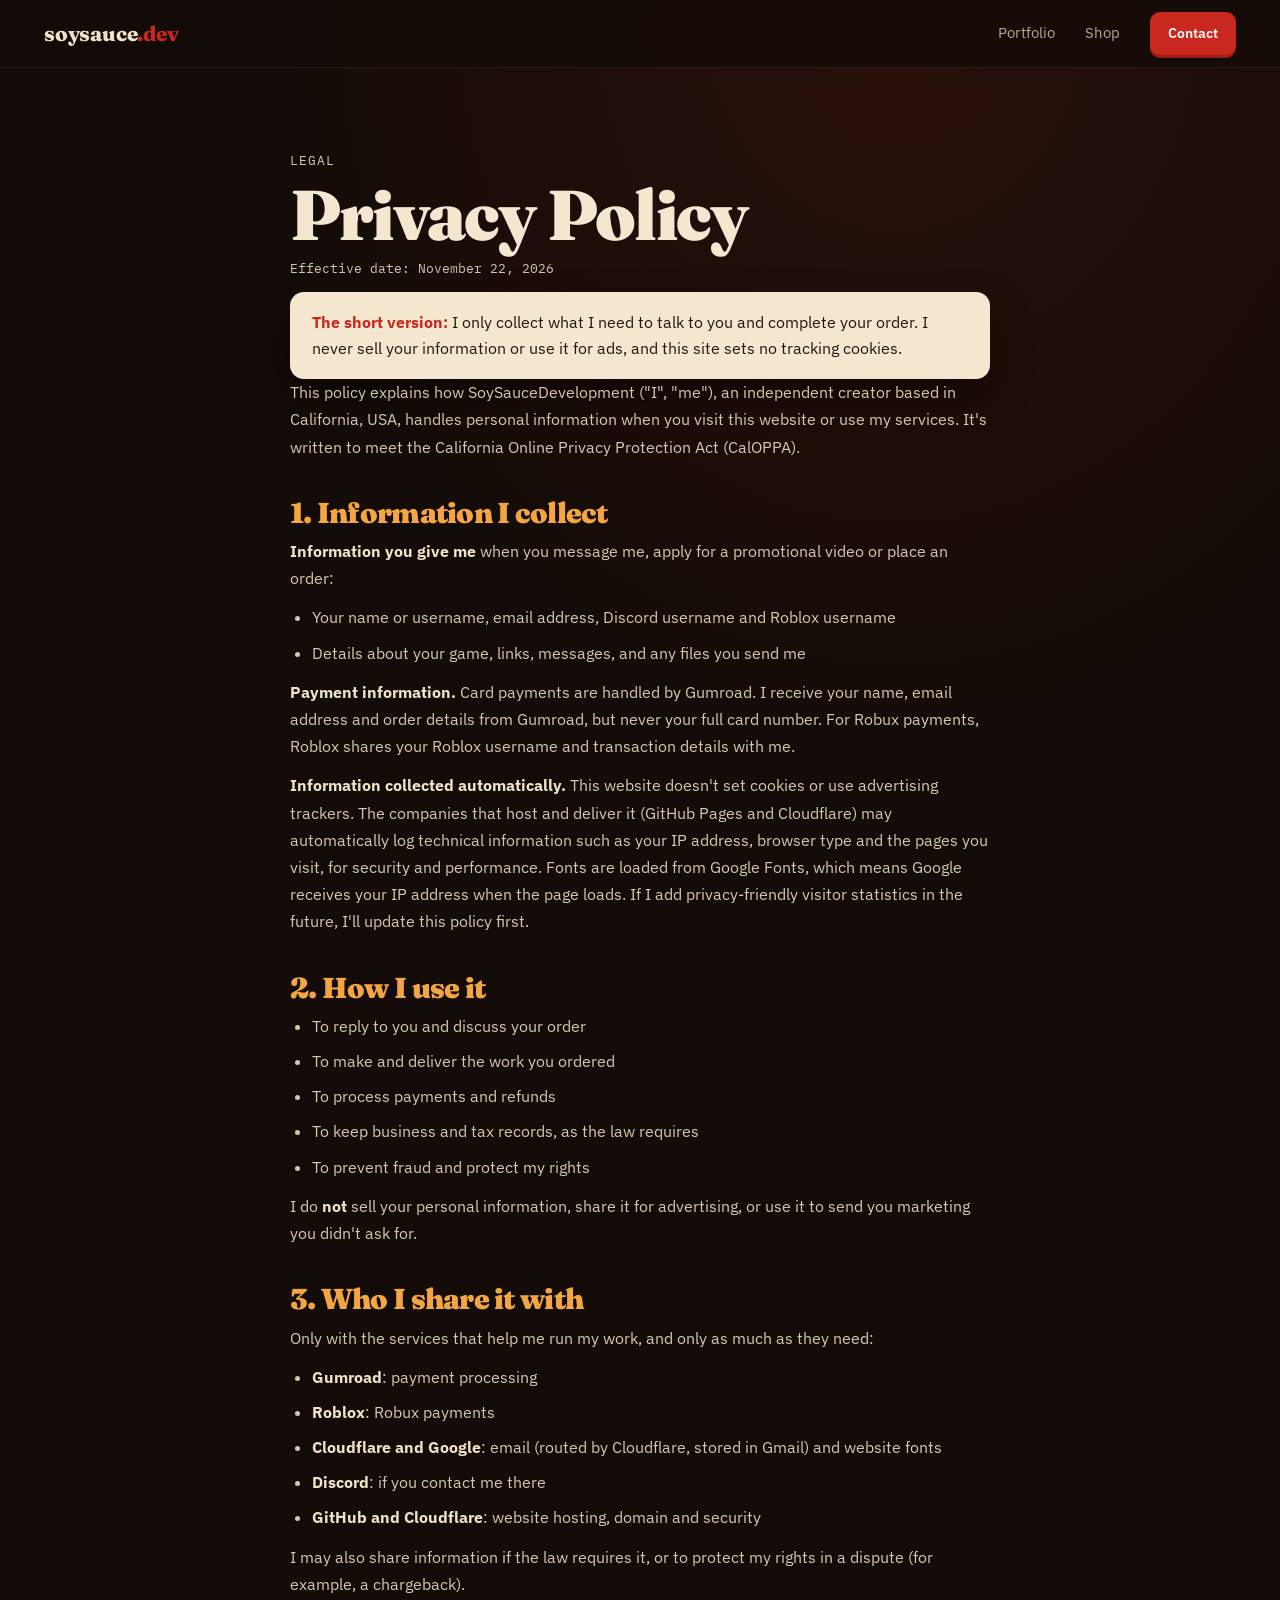
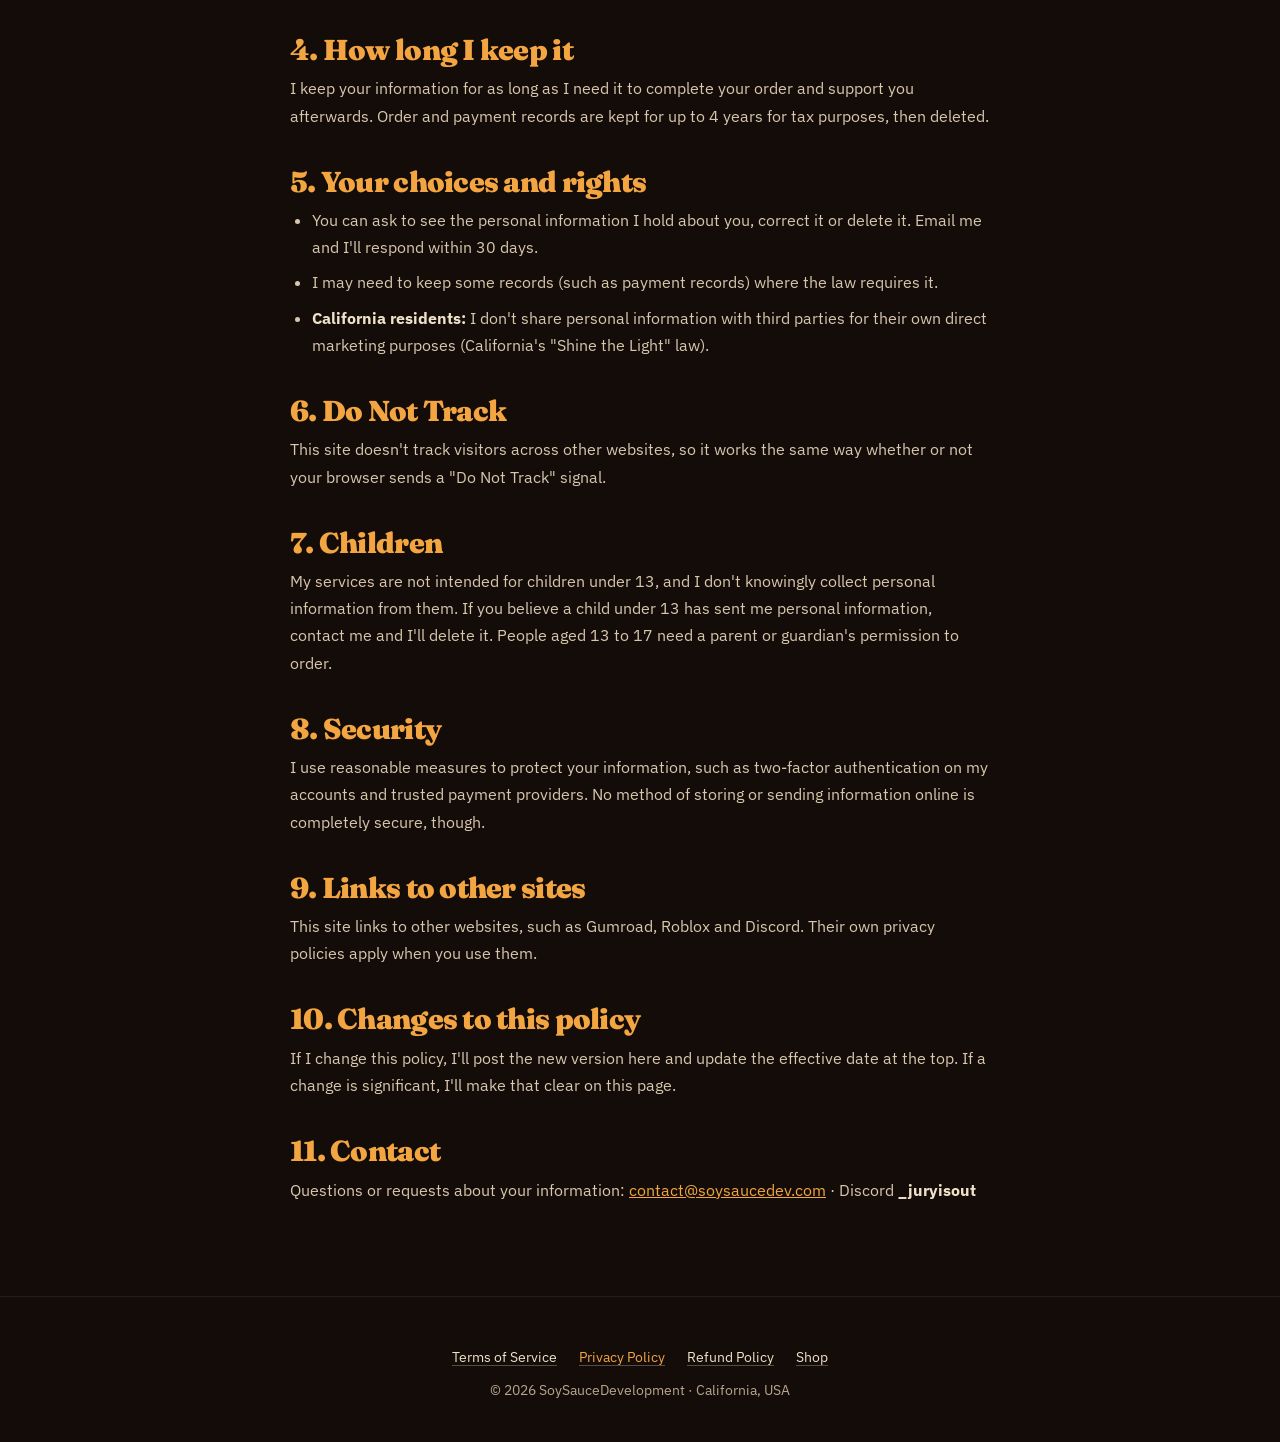
==== commit c9d7fc29: "Use contact@soysaucedev.com and simplify review checkbox Co-Authored-By: Claude Opus 5.5 <noreply@an" ====
--- a/privacy.html
+++ b/privacy.html
@@ -53,7 +53,7 @@
     <ul>
       <li><b>Gumroad</b>: payment processing</li>
       <li><b>Roblox</b>: Robux payments</li>
-      <li><b>Google</b>: email (Gmail) and website fonts</li>
+      <li><b>Cloudflare and Google</b>: email (routed by Cloudflare, stored in Gmail) and website fonts</li>
       <li><b>Discord</b>: if you contact me there</li>
       <li><b>GitHub and Cloudflare</b>: website hosting, domain and security</li>
     </ul>
@@ -85,7 +85,7 @@
     <p>If I change this policy, I'll post the new version here and update the effective date at the top. If a change is significant, I'll make that clear on this page.</p>
 
     <h2>11. Contact</h2>
-    <p>Questions or requests about your information: <a href="mailto:looftstop@gmail.com">looftstop@gmail.com</a> · Discord <b>_juryisout</b></p>
+    <p>Questions or requests about your information: <a href="mailto:contact@soysaucedev.com">contact@soysaucedev.com</a> · Discord <b>_juryisout</b></p>
   </main>
 
   <footer class="sub-foot">
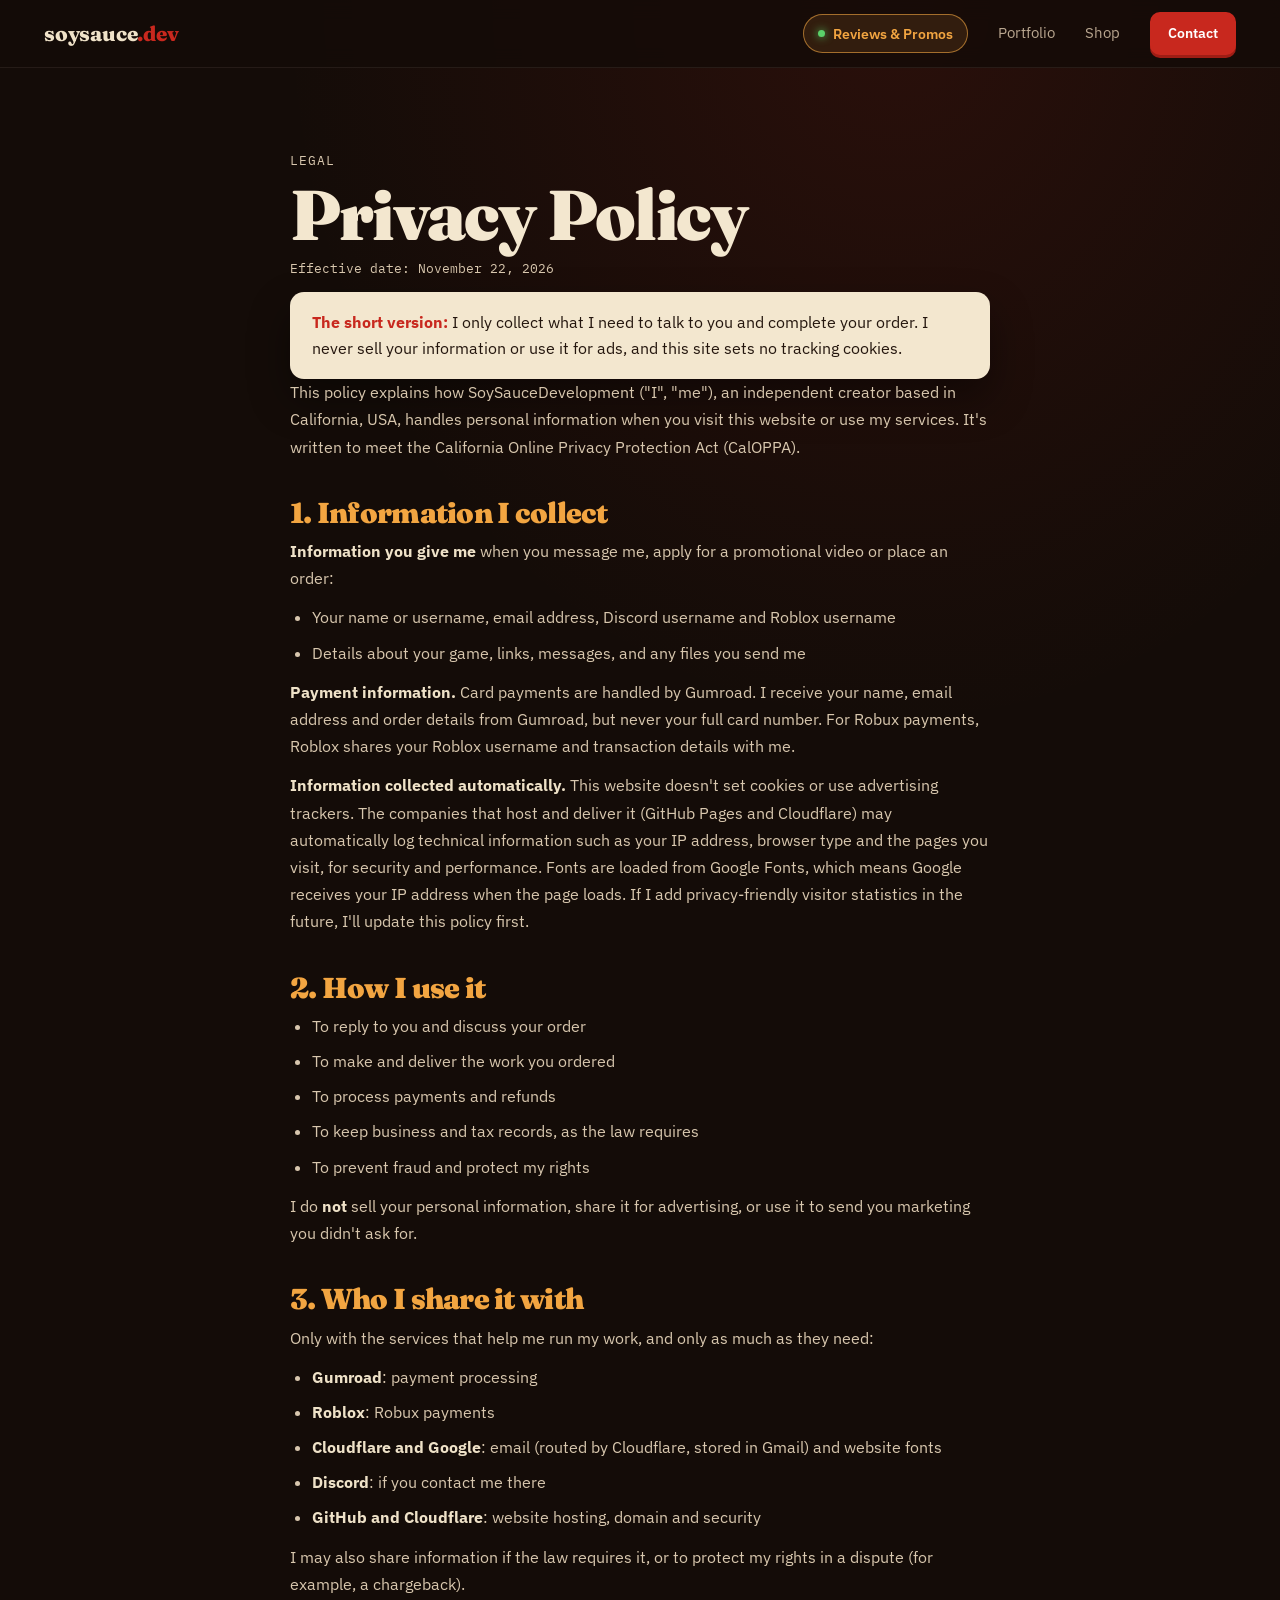
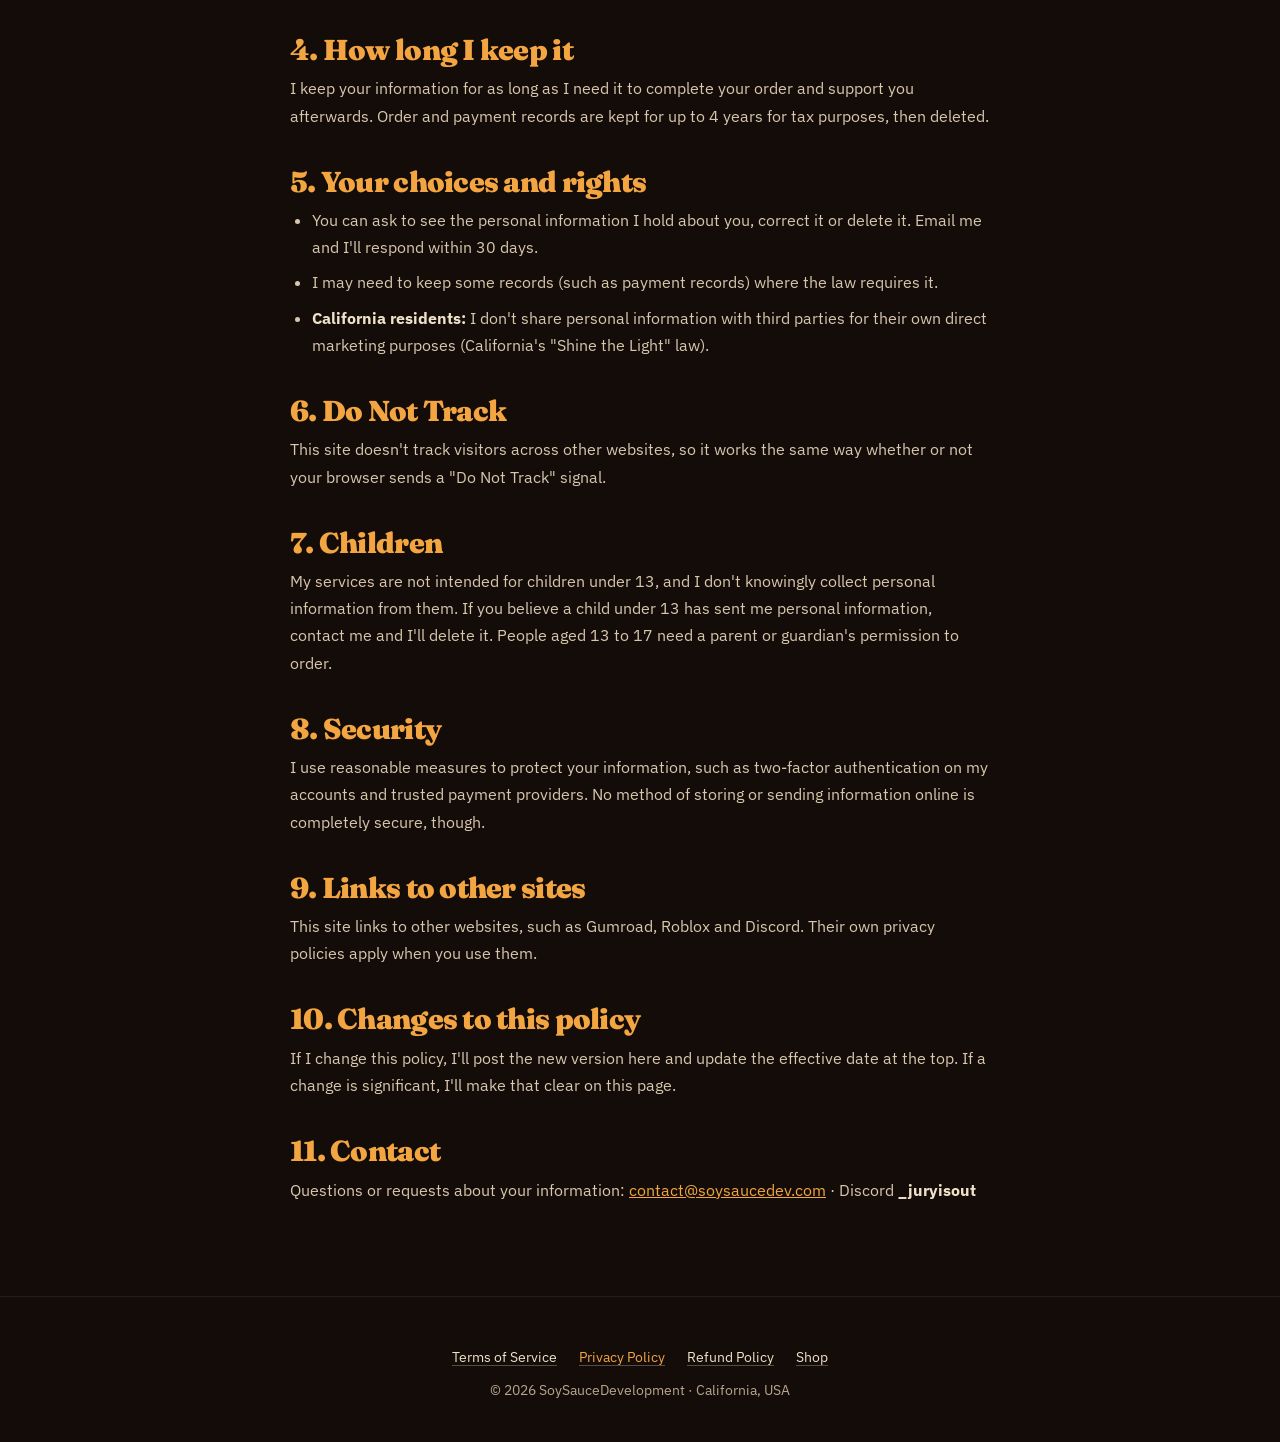
==== commit c5f2b5a3: "Feature Reviews & Promos as the main nav tab and hero ticket Co-Authored-By: Claude Opus 5.5 <norepl" ====
--- a/privacy.html
+++ b/privacy.html
@@ -15,7 +15,7 @@
 <body class="subpage">
   <header class="nav solid">
     <a href="index.html" class="logo"><b>soysauce<span>.dev</span></b></a>
-    <nav><a href="index.html">Portfolio</a><a href="shop.html">Shop</a><a href="shop.html#contact" class="btn small">Contact</a></nav>
+    <nav><a href="shop.html#reviews" class="nav-feature"><i aria-hidden="true"></i>Reviews &amp; Promos</a><a href="index.html">Portfolio</a><a href="shop.html">Shop</a><a href="shop.html#contact" class="btn small">Contact</a></nav>
   </header>
 
   <main class="doc">
--- a/style.css
+++ b/style.css
@@ -688,3 +688,22 @@
   .apply-form{grid-template-columns:1fr}
   .subpage .nav nav a:not(.btn){display:none}
 }
+
+/* "Reviews & Promos": the featured tab in every nav */
+.nav nav a.nav-feature{display:inline-flex;align-items:center;gap:8px;padding:7px 14px;border-radius:999px;font-weight:600;font-size:.9rem;
+  color:var(--amber);background:rgba(242,165,65,.12);border:1.5px solid rgba(242,165,65,.6);transition:background .2s,color .2s,border-color .2s}
+.nav nav a.nav-feature:hover{background:var(--amber);color:var(--ink);border-color:var(--amber)}
+.nav-feature i{width:7px;height:7px;border-radius:50%;background:#5bd16a;box-shadow:0 0 8px #5bd16a;animation:pulse 2s infinite}
+@media (max-width:860px){ .nav nav a.nav-feature{display:inline-flex} }
+@media (max-width:520px){ .nav nav a.nav-feature ~ .btn.small{display:none} .nav nav a.nav-feature{font-size:.85rem;padding:7px 12px} }
+
+/* featured order ticket: Reviews & Promos gets its own full-width row */
+.order{max-width:820px}
+.ticket.featured{grid-column:1 / -1;background:var(--red);color:#fff;box-shadow:0 5px 0 var(--red-dk),0 16px 30px rgba(0,0,0,.45);padding:16px 18px 14px}
+.ticket.featured:hover{box-shadow:0 8px 0 var(--red-dk),0 22px 36px rgba(0,0,0,.5)}
+.ticket.featured:active{box-shadow:0 2px 0 var(--red-dk)}
+.ticket.featured svg{stroke:#fff;width:34px;height:34px}
+.ticket.featured b{font-size:1.6rem}
+.ticket.featured span{color:rgba(255,255,255,.85);font-size:.85rem}
+.ticket.featured em{color:#fff;border-top-color:rgba(255,255,255,.35)}
+@media (max-width:860px){ .subpage .nav nav a.nav-feature{display:inline-flex} }
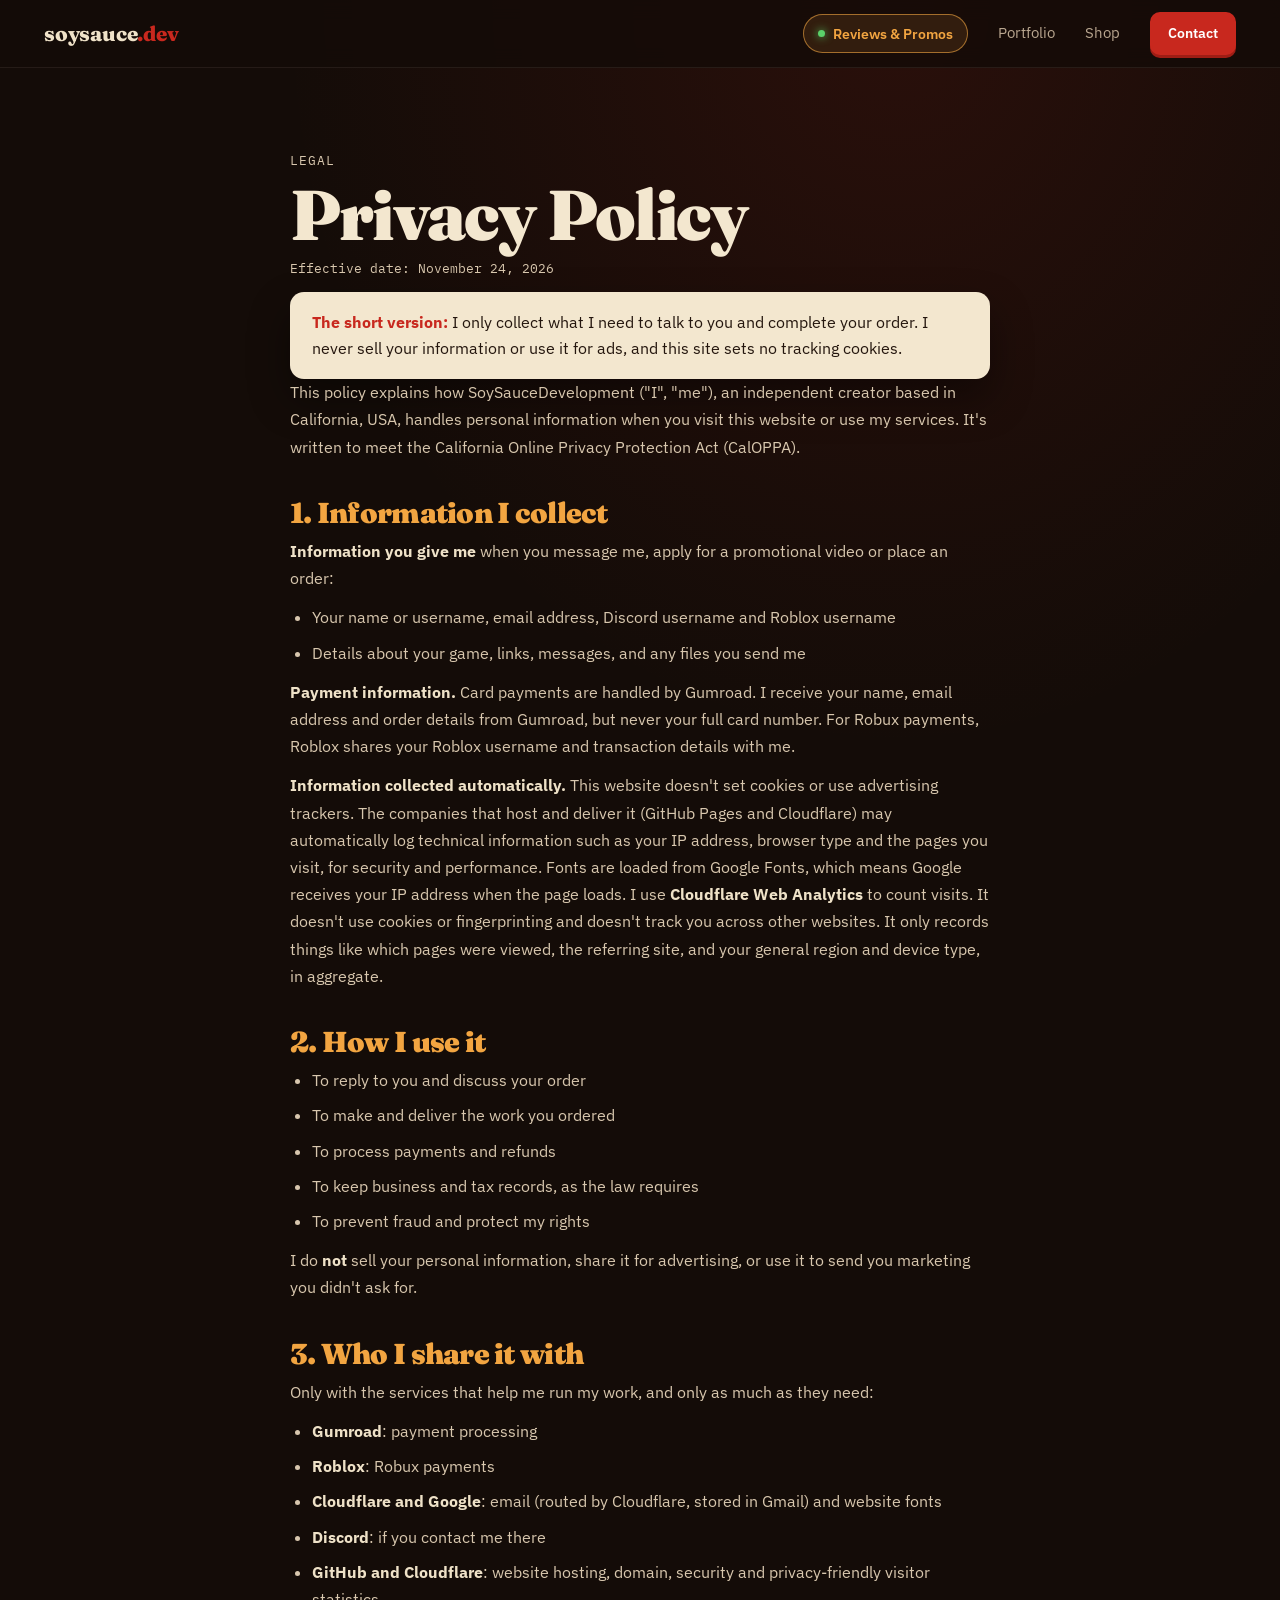
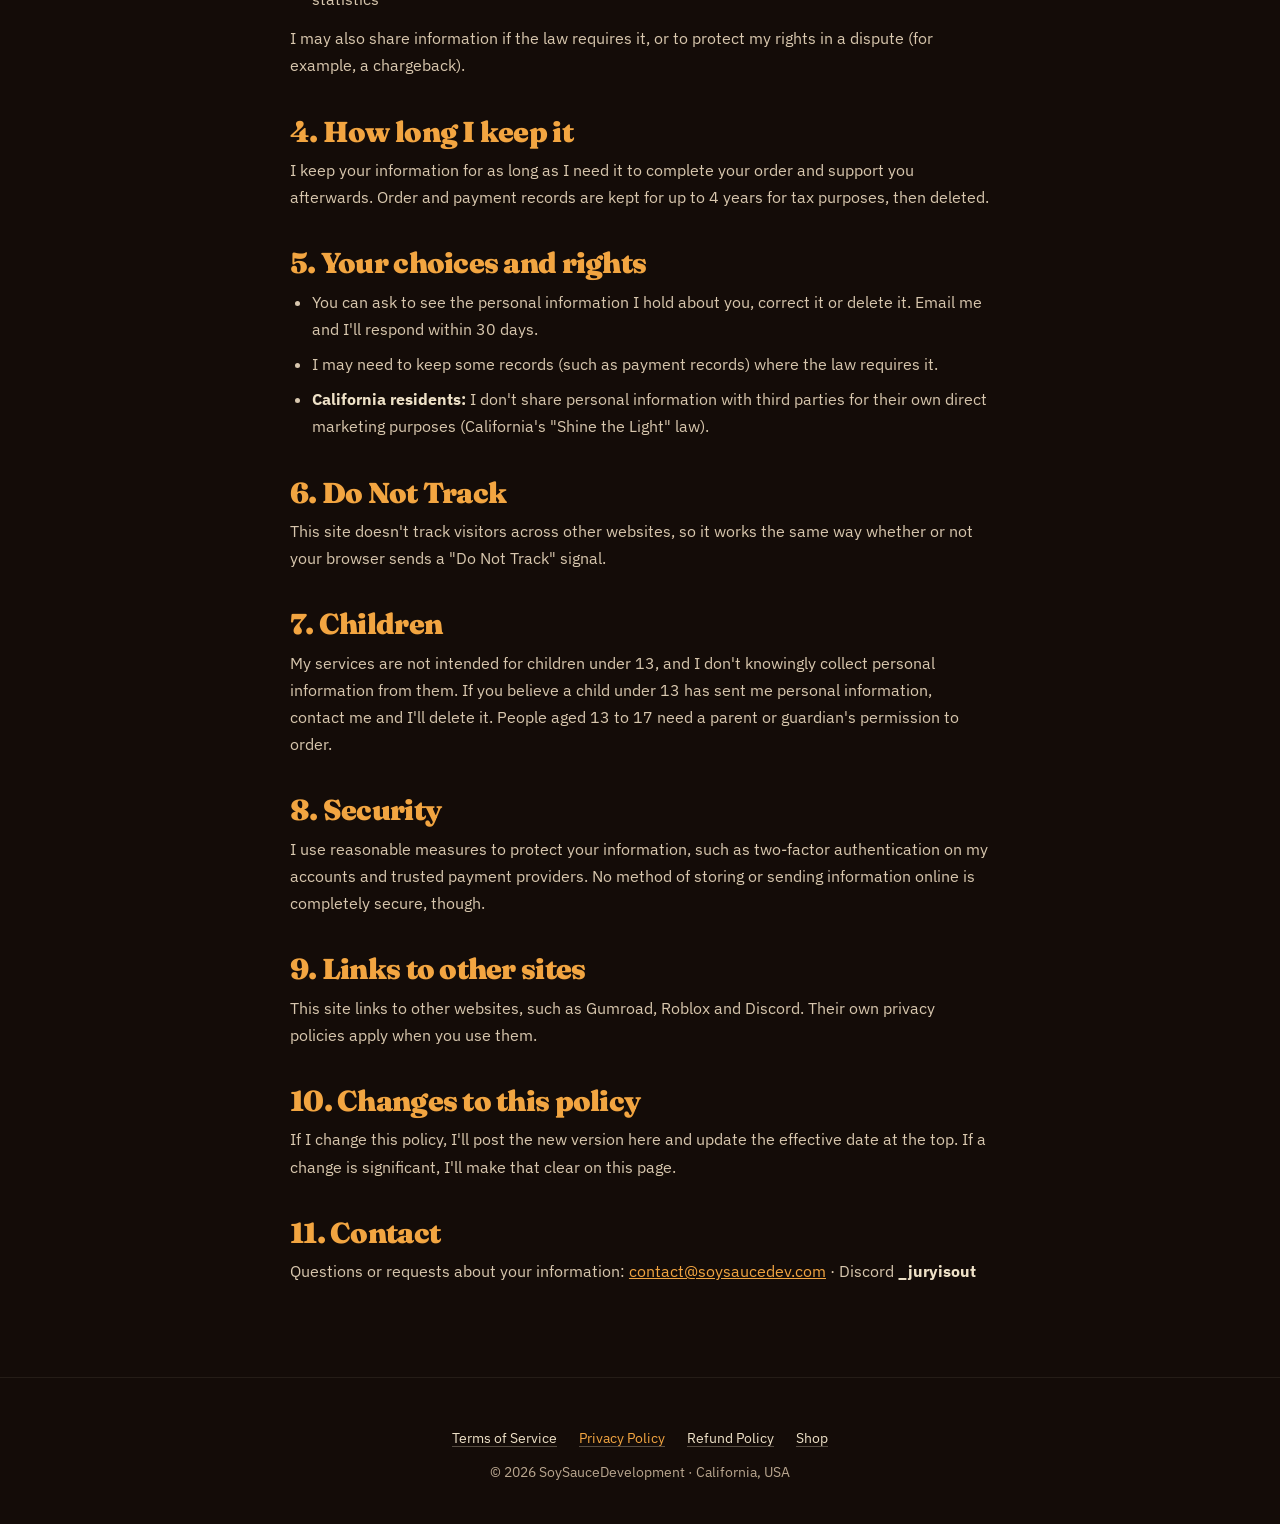
==== commit 4fa15b73: "Add Cloudflare Web Analytics and note it in the privacy policy Co-Authored-By: Claude Opus 5.5 <nore" ====
--- a/privacy.html
+++ b/privacy.html
@@ -21,7 +21,7 @@
   <main class="doc">
     <p class="mono label">legal</p>
     <h1>Privacy Policy</h1>
-    <p class="doc-date mono">Effective date: November 22, 2026</p>
+    <p class="doc-date mono">Effective date: November 24, 2026</p>
 
     <div class="doc-summary">
       <b>The short version:</b> I only collect what I need to talk to you and complete your order. I never sell your information or use it for ads, and this site sets no tracking cookies.
@@ -36,7 +36,7 @@
       <li>Details about your game, links, messages, and any files you send me</li>
     </ul>
     <p><b>Payment information.</b> Card payments are handled by Gumroad. I receive your name, email address and order details from Gumroad, but never your full card number. For Robux payments, Roblox shares your Roblox username and transaction details with me.</p>
-    <p><b>Information collected automatically.</b> This website doesn't set cookies or use advertising trackers. The companies that host and deliver it (GitHub Pages and Cloudflare) may automatically log technical information such as your IP address, browser type and the pages you visit, for security and performance. Fonts are loaded from Google Fonts, which means Google receives your IP address when the page loads. If I add privacy-friendly visitor statistics in the future, I'll update this policy first.</p>
+    <p><b>Information collected automatically.</b> This website doesn't set cookies or use advertising trackers. The companies that host and deliver it (GitHub Pages and Cloudflare) may automatically log technical information such as your IP address, browser type and the pages you visit, for security and performance. Fonts are loaded from Google Fonts, which means Google receives your IP address when the page loads. I use <b>Cloudflare Web Analytics</b> to count visits. It doesn't use cookies or fingerprinting and doesn't track you across other websites. It only records things like which pages were viewed, the referring site, and your general region and device type, in aggregate.</p>
 
     <h2>2. How I use it</h2>
     <ul>
@@ -55,7 +55,7 @@
       <li><b>Roblox</b>: Robux payments</li>
       <li><b>Cloudflare and Google</b>: email (routed by Cloudflare, stored in Gmail) and website fonts</li>
       <li><b>Discord</b>: if you contact me there</li>
-      <li><b>GitHub and Cloudflare</b>: website hosting, domain and security</li>
+      <li><b>GitHub and Cloudflare</b>: website hosting, domain, security and privacy-friendly visitor statistics</li>
     </ul>
     <p>I may also share information if the law requires it, or to protect my rights in a dispute (for example, a chargeback).</p>
 
@@ -94,5 +94,6 @@
     </nav>
     <p>© 2026 SoySauceDevelopment · California, USA</p>
   </footer>
+  <!-- Cloudflare Web Analytics --><script type='module' src='https://static.cloudflareinsights.com/beacon.min.js' data-cf-beacon='{"token": "a8331ee3231b4baa9c5881397165729d"}'></script><!-- End Cloudflare Web Analytics -->
 </body>
 </html>
